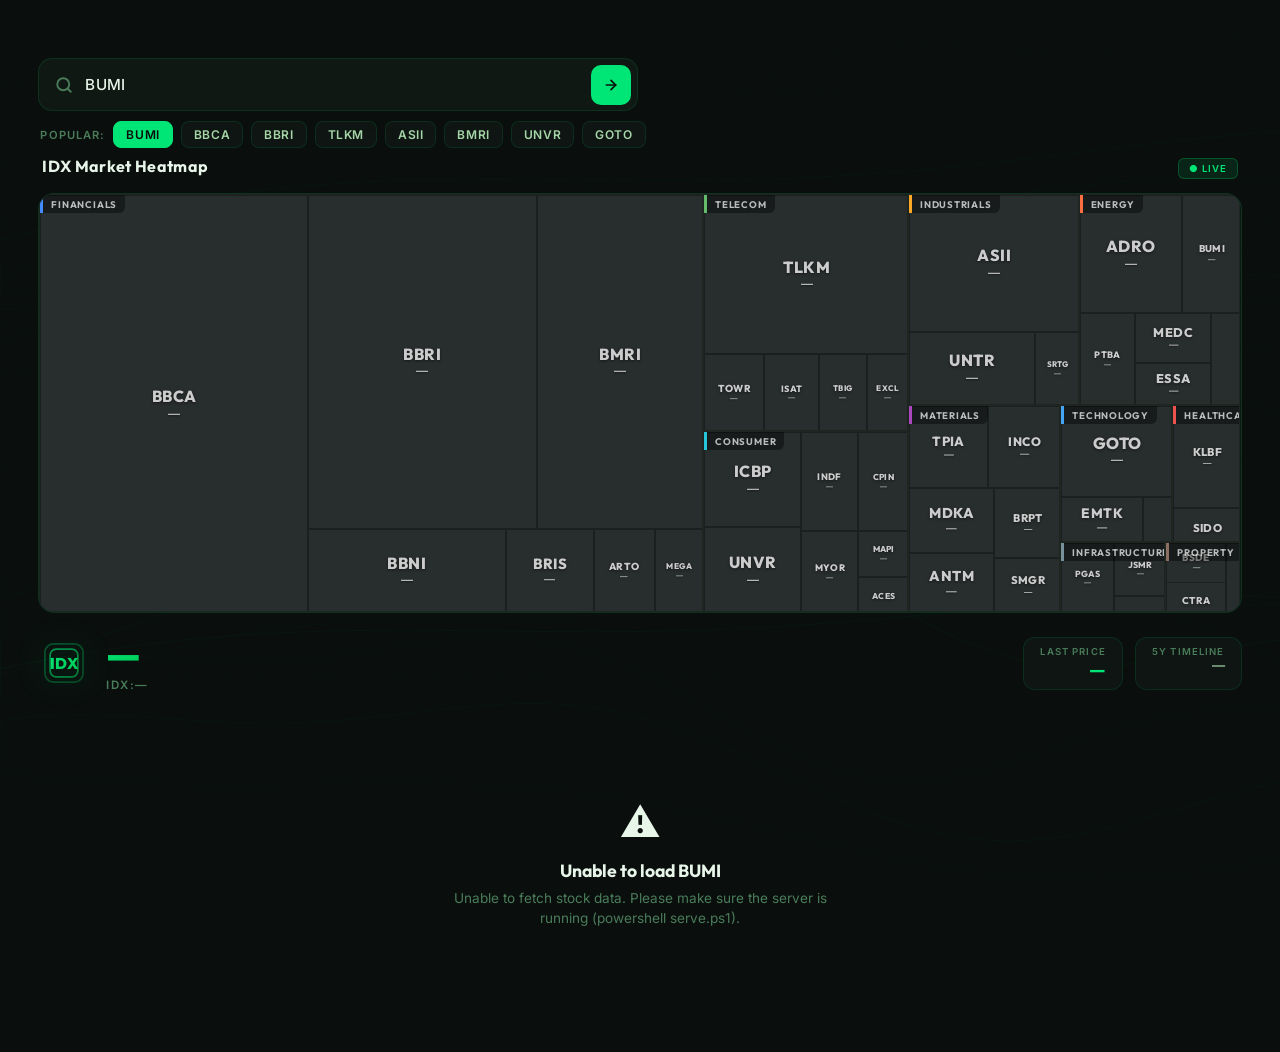
==== index.html @ d886ae5a "Initial commit" ====
<!DOCTYPE html>
<html lang="en">
<head>
    <meta charset="UTF-8">
    <meta name="viewport" content="width=device-width, initial-scale=1.0">
    <title>IDX Stock Timeline — Interactive History</title>
    <meta name="description" content="Interactive 5-year stock price timeline for any Indonesian Stock Exchange (IDX) listed company with annotated key events.">
    <link rel="preconnect" href="https://fonts.googleapis.com">
    <link rel="preconnect" href="https://fonts.gstatic.com" crossorigin>
    <link href="https://fonts.googleapis.com/css2?family=Inter:wght@300;400;500;600;700;800;900&family=Outfit:wght@400;500;600;700;800&display=swap" rel="stylesheet">
    <script src="https://cdn.jsdelivr.net/npm/chart.js@4.4.4/dist/chart.umd.min.js"></script>
    <script src="https://cdn.jsdelivr.net/npm/chartjs-adapter-date-fns@3.0.0/dist/chartjs-adapter-date-fns.bundle.min.js"></script>
    <script src="https://cdn.jsdelivr.net/npm/hammerjs@2.0.8/hammer.min.js"></script>
    <script src="https://cdn.jsdelivr.net/npm/chartjs-plugin-zoom@2.0.1/dist/chartjs-plugin-zoom.min.js"></script>
    <script type="text/javascript" src="https://s3.tradingview.com/tv.js"></script>
    <link rel="stylesheet" href="style.css">
</head>
<body>
    <!-- Animated topographical contour background -->
    <div class="topo-bg">
        <svg id="topoSvg" width="100%" height="100%" xmlns="http://www.w3.org/2000/svg"></svg>
    </div>

    <!-- Floating particles -->
    <div class="particles" id="particles"></div>

    <!-- Main Container -->
    <div class="container">
        <!-- Search Bar -->
        <div class="search-section" id="searchSection">
            <div class="search-box">
                <div class="search-icon">
                    <svg width="18" height="18" viewBox="0 0 24 24" fill="none" stroke="currentColor" stroke-width="2.5" stroke-linecap="round">
                        <circle cx="11" cy="11" r="8"/><line x1="21" y1="21" x2="16.65" y2="16.65"/>
                    </svg>
                </div>
                <input type="text" id="tickerInput" placeholder="Enter IDX ticker (e.g. BBCA, TLKM, BUMI...)" autocomplete="off" spellcheck="false">
                <button id="searchBtn" class="search-btn">
                    <svg width="16" height="16" viewBox="0 0 24 24" fill="none" stroke="currentColor" stroke-width="2.5" stroke-linecap="round">
                        <line x1="5" y1="12" x2="19" y2="12"/><polyline points="12 5 19 12 12 19"/>
                    </svg>
                </button>
            </div>
            <div class="quick-picks">
                <span class="quick-label">Popular:</span>
                <button class="quick-btn" data-ticker="BUMI">BUMI</button>
                <button class="quick-btn" data-ticker="BBCA">BBCA</button>
                <button class="quick-btn" data-ticker="BBRI">BBRI</button>
                <button class="quick-btn" data-ticker="TLKM">TLKM</button>
                <button class="quick-btn" data-ticker="ASII">ASII</button>
                <button class="quick-btn" data-ticker="BMRI">BMRI</button>
                <button class="quick-btn" data-ticker="UNVR">UNVR</button>
                <button class="quick-btn" data-ticker="GOTO">GOTO</button>
            </div>
        </div>

        <!-- IDX Market Heatmap -->
        <div class="heatmap-section" id="heatmapSection">
            <div class="section-header">
                <h2 class="section-title">IDX Market Heatmap</h2>
                <span class="section-badge hm-live-badge">● Live</span>
            </div>
            <div class="heatmap-container" id="heatmapContainer">
                <!-- Rendered by heatmap.js -->
            </div>
        </div>

        <!-- Header -->
        <header class="header" id="header">
            <div class="logo-group">
                <div class="logo-icon" id="logoIcon">
                    <img id="companyLogo" src="" alt="" style="display:none; width:52px; height:52px; border-radius:12px; object-fit:contain; background:rgba(255,255,255,0.08);">
                    <svg id="fallbackLogo" viewBox="0 0 60 60" xmlns="http://www.w3.org/2000/svg">
                        <defs>
                            <linearGradient id="logoGrad" x1="0%" y1="0%" x2="100%" y2="100%">
                                <stop offset="0%" style="stop-color:var(--accent);stop-opacity:1" />
                                <stop offset="100%" style="stop-color:var(--accent-dark);stop-opacity:1" />
                            </linearGradient>
                        </defs>
                        <rect x="8" y="8" width="44" height="44" rx="10" fill="none" stroke="url(#logoGrad)" stroke-width="2" opacity="0.3"/>
                        <rect x="14" y="14" width="32" height="32" rx="7" fill="none" stroke="url(#logoGrad)" stroke-width="2" opacity="0.6"/>
                        <text x="30" y="37" text-anchor="middle" font-family="Outfit" font-weight="800" font-size="18" fill="url(#logoGrad)" id="logoText">IDX</text>
                    </svg>
                </div>
                <div class="logo-text">
                    <h1 id="stockName">—</h1>
                    <span class="ticker" id="tickerLabel">IDX:—</span>
                </div>
            </div>
            <div class="header-info">
                <div class="price-badge">
                    <span class="price-label">Last Price</span>
                    <span class="price-value" id="lastPrice">—</span>
                </div>
                <div class="period-badge">
                    <span class="period-label">5Y Timeline</span>
                    <span class="period-range" id="periodRange">—</span>
                </div>
            </div>
        </header>

        <!-- Loading State -->
        <div class="loading-overlay" id="loadingOverlay">
            <div class="loader">
                <div class="loader-ring"></div>
                <div class="loader-text">Loading stock data...</div>
            </div>
        </div>

        <!-- Error State -->
        <div class="error-state" id="errorState" style="display:none;">
            <div class="error-icon">⚠️</div>
            <div class="error-title" id="errorTitle">Unable to load stock data</div>
            <div class="error-msg" id="errorMsg">Please check the ticker and try again.</div>
        </div>

        <!-- Chart Toggle Bar -->
        <div class="chart-toggle-bar" id="chartToggleBar" style="display:none;">
            <button class="chart-toggle-btn active" id="btnTimelineChart" data-view="timeline">
                <svg width="14" height="14" viewBox="0 0 24 24" fill="none" stroke="currentColor" stroke-width="2"><polyline points="22 12 18 12 15 21 9 3 6 12 2 12"/></svg>
                Timeline Chart
            </button>
            <button class="chart-toggle-btn" id="btnTradingviewChart" data-view="tradingview">
                <svg width="14" height="14" viewBox="0 0 24 24" fill="none" stroke="currentColor" stroke-width="2"><rect x="3" y="8" width="4" height="13"/><rect x="10" y="3" width="4" height="18"/><rect x="17" y="11" width="4" height="10"/></svg>
                TradingView Chart
            </button>
        </div>

        <!-- Chart Container (Timeline) -->
        <div class="chart-wrapper" id="chartWrapper" style="display:none;">
            <div class="chart-glow"></div>
            <canvas id="stockChart"></canvas>
            <div class="annotations-layer" id="annotationsLayer"></div>
            <!-- Zoom controls -->
            <div class="zoom-controls" id="zoomControls">
                <button class="zoom-btn" id="zoomInBtn" title="Zoom In">+</button>
                <button class="zoom-btn" id="zoomOutBtn" title="Zoom Out">−</button>
                <button class="zoom-btn zoom-reset" id="zoomResetBtn" title="Reset Zoom">↺</button>
            </div>
            <div class="chart-tooltip" id="chartTooltip">
                <div class="tooltip-date" id="tooltipDate"></div>
                <div class="tooltip-price" id="tooltipPrice"></div>
                <div class="tooltip-change" id="tooltipChange"></div>
            </div>
            <div class="event-popup" id="eventPopup">
                <div class="event-popup-arrow"></div>
                <div class="event-popup-header">
                    <span class="event-popup-icon" id="eventPopupIcon"></span>
                    <span class="event-popup-category" id="eventPopupCategory"></span>
                </div>
                <div class="event-popup-date" id="eventPopupDate"></div>
                <h3 class="event-popup-title" id="eventPopupTitle"></h3>
                <p class="event-popup-desc" id="eventPopupDesc"></p>
            </div>
        </div>

        <!-- TradingView Chart Container (hidden by default, shown via toggle) -->
        <div class="tradingview-chart-wrapper" id="tradingviewChartWrapper" style="display:none;">
            <div id="tradingview_widget"></div>
        </div>

        <!-- Legend (directly below chart) -->
        <div class="legend" id="legend" style="display:none;">
            <div class="legend-title">Event Types</div>
            <div class="legend-items">
                <div class="legend-item"><span class="legend-dot" style="background:#FFD740;"></span><span>Earnings</span></div>
                <div class="legend-item"><span class="legend-dot" style="background:#448AFF;"></span><span>Acquisition</span></div>
                <div class="legend-item"><span class="legend-dot" style="background:#FF5252;"></span><span>Milestone</span></div>
                <div class="legend-item"><span class="legend-dot" style="background:#E040FB;"></span><span>Dividend/Split</span></div>
                <div class="legend-item"><span class="legend-dot" style="background:#00E676;"></span><span>52W High/Low</span></div>
                <div class="legend-item"><span class="legend-dot" style="background:#FF6E40;"></span><span>Big Move</span></div>
            </div>
        </div>

        <!-- Key Metrics (TradingView) -->
        <div class="metrics-section" id="metricsSection" style="display:none;">
            <div class="metrics-header">
                <h2 class="metrics-title">Key Financials &amp; Metrics</h2>
                <span class="tradingview-badge">Powered by TradingView</span>
            </div>
            <!-- Symbol Info: quick overview strip -->
            <div class="tradingview-container tv-symbol-info" id="tvSymbolInfoContainer">
                <!-- Widget injected by app.js -->
            </div>
            <!-- Full Financials -->
            <div class="tradingview-container tv-financials" id="tvMetricsContainer" style="height: 830px;">
                <!-- Widget injected by app.js -->
            </div>
        </div>

        <!-- Broker Summary (TradingView Technical Analysis) -->
        <div class="broker-section" id="brokerSection" style="display:none;">
            <div class="section-header">
                <h2 class="section-title">Broker &amp; Technical Summary</h2>
                <span class="tradingview-badge">Powered by TradingView</span>
            </div>
            <div class="tradingview-container tv-broker" id="tvBrokerContainer" style="height: 425px;">
                <!-- Widget injected by app.js -->
            </div>
        </div>

        <!-- Company Documents -->
        <div class="documents-section" id="documentsSection" style="display:none;">
            <div class="section-header">
                <h2 class="section-title">Company Documents &amp; Filings</h2>
                <span class="section-badge">Multiple Sources</span>
            </div>
            <div class="docs-grid" id="docsGrid">
                <!-- Cards injected by app.js -->
            </div>
        </div>

    </div>

    <script src="heatmap-data.js"></script>
    <script src="heatmap.js"></script>
    <script src="stock-data.js"></script>
    <script src="app.js"></script>
</body>
</html>
---- style.css ----
/* ================================================
   IDX Stock Timeline — Global Styles
   Brand: Green (#00E676/#00C853) + Dark Theme
   Inspired by topographical contour lines
   ================================================ */

*, *::before, *::after {
    margin: 0;
    padding: 0;
    box-sizing: border-box;
}

:root {
    --accent: #00E676;
    --accent-dark: #00C853;
    --accent-deep: #009624;
    --accent-glow: rgba(0, 230, 118, 0.25);
    --accent-subtle: rgba(0, 230, 118, 0.08);

    --color-earnings: #FFD740;
    --color-acquisition: #448AFF;
    --color-milestone: #FF5252;
    --color-dividend: #E040FB;
    --color-high-low: #00E676;
    --color-big-move: #FF6E40;

    --bg-primary: #0a0f0d;
    --bg-secondary: #111a16;
    --bg-card: rgba(17, 26, 22, 0.85);
    --bg-glass: rgba(17, 26, 22, 0.6);
    --text-primary: #e8f5e9;
    --text-secondary: #a5d6a7;
    --text-muted: #4a7c5a;
    --border-color: rgba(0, 230, 118, 0.12);
    --border-glow: rgba(0, 230, 118, 0.3);

    --font-display: 'Outfit', sans-serif;
    --font-body: 'Inter', sans-serif;
    --container-pad: clamp(16px, 3vw, 48px);
}

html { scroll-behavior: smooth; }

body {
    font-family: var(--font-body);
    background: var(--bg-primary);
    color: var(--text-primary);
    min-height: 100vh;
    overflow-x: hidden;
    -webkit-font-smoothing: antialiased;
}

/* ---- Topo Background ---- */
.topo-bg {
    position: fixed; inset: 0; z-index: 0;
    opacity: 0.07; pointer-events: none;
}

/* ---- Particles ---- */
.particles { position: fixed; inset: 0; z-index: 0; pointer-events: none; }
.particle {
    position: absolute; width: 3px; height: 3px;
    background: var(--accent); border-radius: 50%;
    opacity: 0; animation: particleFloat 8s ease-in-out infinite;
}
@keyframes particleFloat {
    0% { opacity: 0; transform: translateY(0) scale(0.5); }
    20% { opacity: 0.6; }
    80% { opacity: 0.3; }
    100% { opacity: 0; transform: translateY(-120px) scale(0); }
}

/* ---- Container ---- */
.container {
    position: relative; z-index: 1;
    max-width: 1400px; margin: 0 auto;
    padding: var(--container-pad);
    min-height: 100vh;
    display: flex; flex-direction: column;
}

/* ---- Search Section ---- */
.search-section {
    padding: 20px 0 8px;
    opacity: 0; transform: translateY(-20px);
    animation: fadeSlideIn 0.6s ease-out 0.1s forwards;
}

.search-box {
    display: flex; align-items: center; gap: 0;
    background: var(--bg-card);
    border: 1px solid var(--border-color);
    border-radius: 14px;
    padding: 4px 6px 4px 16px;
    backdrop-filter: blur(16px);
    transition: border-color 0.3s ease, box-shadow 0.3s ease;
    max-width: 600px;
}

.search-box:focus-within {
    border-color: var(--accent);
    box-shadow: 0 0 20px var(--accent-glow);
}

.search-icon {
    color: var(--text-muted);
    flex-shrink: 0;
    display: flex; align-items: center;
}

#tickerInput {
    flex: 1;
    background: none; border: none; outline: none;
    color: var(--text-primary);
    font-family: var(--font-body);
    font-size: 0.95rem; font-weight: 500;
    padding: 12px;
    letter-spacing: 0.02em;
}

#tickerInput::placeholder {
    color: var(--text-muted);
    font-weight: 400;
}

.search-btn {
    background: var(--accent);
    border: none; border-radius: 10px;
    width: 40px; height: 40px;
    display: flex; align-items: center; justify-content: center;
    cursor: pointer; flex-shrink: 0;
    color: var(--bg-primary);
    transition: background 0.2s ease, transform 0.15s ease;
}

.search-btn:hover {
    background: var(--accent-dark);
    transform: scale(1.05);
}

.search-btn:active { transform: scale(0.95); }

.quick-picks {
    display: flex; flex-wrap: wrap;
    align-items: center; gap: 8px;
    margin-top: 10px;
    padding-left: 2px;
}

.quick-label {
    font-size: 0.7rem; font-weight: 600;
    text-transform: uppercase;
    letter-spacing: 0.1em;
    color: var(--text-muted);
}

.quick-btn {
    background: var(--bg-glass);
    border: 1px solid var(--border-color);
    border-radius: 8px;
    padding: 5px 12px;
    font-family: var(--font-body);
    font-size: 0.75rem; font-weight: 600;
    color: var(--text-secondary);
    cursor: pointer;
    transition: all 0.2s ease;
    letter-spacing: 0.05em;
}

.quick-btn:hover {
    border-color: var(--accent);
    color: var(--accent);
    background: var(--accent-subtle);
}

.quick-btn.active {
    border-color: var(--accent);
    background: var(--accent);
    color: var(--bg-primary);
}

/* ---- Header ---- */
.header {
    display: flex; align-items: center;
    justify-content: space-between;
    padding: 12px 0 20px;
    opacity: 0; transform: translateY(-20px);
    animation: fadeSlideIn 0.7s ease-out 0.2s forwards;
    flex-wrap: wrap; gap: 16px;
}

@keyframes fadeSlideIn {
    to { opacity: 1; transform: translateY(0); }
}

.logo-group { display: flex; align-items: center; gap: 16px; }

.logo-icon {
    width: 52px; height: 52px; flex-shrink: 0;
    filter: drop-shadow(0 0 16px var(--accent-glow));
    animation: logoPulse 3s ease-in-out infinite;
}
@keyframes logoPulse {
    0%, 100% { filter: drop-shadow(0 0 16px var(--accent-glow)); }
    50% { filter: drop-shadow(0 0 24px rgba(0,230,118,0.4)); }
}
.logo-icon svg { width: 100%; height: 100%; }
.logo-icon img {
    width: 52px; height: 52px;
    border-radius: 12px;
    object-fit: contain;
    background: rgba(255,255,255,0.08);
}

.logo-text h1 {
    font-family: var(--font-display);
    font-weight: 800;
    font-size: clamp(1.8rem, 3.5vw, 2.5rem);
    letter-spacing: 0.08em;
    background: linear-gradient(135deg, var(--accent), var(--accent-dark));
    -webkit-background-clip: text;
    -webkit-text-fill-color: transparent;
    background-clip: text;
    line-height: 1;
}

.ticker {
    display: inline-block;
    font-family: var(--font-body);
    font-size: 0.72rem; font-weight: 600;
    letter-spacing: 0.15em;
    color: var(--text-muted);
    margin-top: 2px;
}

.header-info { display: flex; gap: 12px; align-items: stretch; }

.price-badge, .period-badge {
    display: flex; flex-direction: column; align-items: flex-end;
    padding: 8px 16px;
    background: var(--bg-glass);
    border: 1px solid var(--border-color);
    border-radius: 12px;
    backdrop-filter: blur(12px);
}

.price-label, .period-label {
    font-size: 0.6rem; text-transform: uppercase;
    letter-spacing: 0.12em; color: var(--text-muted); font-weight: 600;
}

.price-value {
    font-family: var(--font-display);
    font-size: 1.2rem; font-weight: 700;
    color: var(--accent);
}

.period-range {
    font-size: 0.82rem; font-weight: 500;
    color: var(--text-secondary);
}

/* ---- Loading ---- */
.loading-overlay {
    display: flex; flex-direction: column;
    align-items: center; justify-content: center;
    flex: 1; min-height: 300px;
}

.loader { text-align: center; }

.loader-ring {
    width: 48px; height: 48px;
    border: 3px solid var(--border-color);
    border-top-color: var(--accent);
    border-radius: 50%;
    margin: 0 auto 16px;
    animation: spin 0.9s linear infinite;
}

@keyframes spin { to { transform: rotate(360deg); } }

.loader-text {
    font-size: 0.85rem; font-weight: 500;
    color: var(--text-muted);
    letter-spacing: 0.05em;
}

/* ---- Error State ---- */
.error-state {
    display: flex; flex-direction: column;
    align-items: center; justify-content: center;
    flex: 1; min-height: 300px; text-align: center;
}

.error-icon { font-size: 2.5rem; margin-bottom: 12px; }

.error-title {
    font-family: var(--font-display);
    font-size: 1.1rem; font-weight: 700;
    color: var(--text-primary);
    margin-bottom: 6px;
}

.error-msg {
    font-size: 0.85rem; color: var(--text-muted);
    max-width: 400px;
    line-height: 1.5;
}

/* ---- Chart Toggle Bar ---- */
.chart-toggle-bar {
    display: flex; gap: 4px;
    padding: 4px;
    background: var(--bg-card);
    border: 1px solid var(--border-color);
    border-radius: 12px;
    margin-bottom: 8px;
    width: fit-content;
    backdrop-filter: blur(12px);
    opacity: 0; transform: translateY(20px);
    animation: fadeSlideIn 0.7s ease-out 0.35s forwards;
}

.chart-toggle-btn {
    display: flex; align-items: center; gap: 6px;
    padding: 8px 16px;
    border: none; border-radius: 9px;
    font-family: var(--font-body);
    font-size: 0.78rem; font-weight: 600;
    cursor: pointer;
    transition: all 0.25s ease;
    background: transparent;
    color: var(--text-muted);
    letter-spacing: 0.02em;
}

.chart-toggle-btn:hover {
    color: var(--text-secondary);
    background: var(--accent-subtle);
}

.chart-toggle-btn.active {
    background: var(--accent);
    color: var(--bg-primary);
    box-shadow: 0 2px 12px var(--accent-glow);
}

.chart-toggle-btn.active svg { stroke: var(--bg-primary); }

/* ---- Chart Wrapper ---- */
.chart-wrapper {
    position: relative; flex: 1; min-height: 380px;
    background: var(--bg-card);
    border: 1px solid var(--border-color);
    border-radius: 20px;
    padding: 20px 16px 12px;
    backdrop-filter: blur(16px);
    opacity: 0; transform: translateY(20px);
    animation: fadeSlideIn 0.8s ease-out 0.4s forwards;
    overflow: visible;
}

.chart-glow {
    position: absolute; inset: -1px;
    border-radius: 20px; pointer-events: none;
    background: radial-gradient(ellipse 60% 40% at 30% 80%, var(--accent-glow), transparent 70%);
    opacity: 0.4; z-index: 0;
}

#stockChart { position: relative; z-index: 1; width: 100% !important; height: 100% !important; cursor: grab; }
#stockChart:active { cursor: grabbing; }

/* ---- Zoom Controls ---- */
.zoom-controls {
    position: absolute;
    top: 12px; right: 12px;
    display: flex; flex-direction: column; gap: 4px;
    z-index: 15;
}

.zoom-btn {
    width: 32px; height: 32px;
    border: 1px solid var(--border-color);
    border-radius: 8px;
    background: var(--bg-card);
    color: var(--text-secondary);
    font-size: 1rem; font-weight: 700;
    cursor: pointer;
    display: flex; align-items: center; justify-content: center;
    transition: all 0.2s ease;
    backdrop-filter: blur(8px);
    font-family: var(--font-body);
}

.zoom-btn:hover {
    border-color: var(--accent);
    color: var(--accent);
    background: var(--accent-subtle);
}

.zoom-btn.zoom-reset { font-size: 0.85rem; }

/* ---- TradingView Chart Wrapper ---- */
.tradingview-chart-wrapper {
    min-height: 500px;
    background: var(--bg-card);
    border: 1px solid var(--border-color);
    border-radius: 20px;
    overflow: hidden;
    backdrop-filter: blur(16px);
    opacity: 0; transform: translateY(20px);
    animation: fadeSlideIn 0.8s ease-out 0.4s forwards;
}

.tradingview-chart-wrapper iframe { border-radius: 20px; }

/* ---- Annotations ---- */
.annotations-layer {
    position: absolute; top: 0; left: 0; right: 0; bottom: 0;
    pointer-events: none; z-index: 5;
}

.annotation-marker {
    position: absolute; width: 22px; height: 22px;
    border-radius: 50%; cursor: pointer; pointer-events: all;
    transform: translate(-50%, -50%);
    display: flex; align-items: center; justify-content: center;
    font-size: 11px; font-weight: 700;
    transition: transform 0.25s cubic-bezier(0.34,1.56,0.64,1), box-shadow 0.25s ease;
    z-index: 10;
    animation: markerPop 0.5s cubic-bezier(0.34,1.56,0.64,1) backwards;
}

.annotation-marker::after {
    content: ''; position: absolute; inset: -4px;
    border-radius: 50%;
    border: 2px solid currentColor;
    opacity: 0.3;
    animation: markerRing 2s ease-in-out infinite;
}

@keyframes markerPop {
    from { transform: translate(-50%,-50%) scale(0); }
    to { transform: translate(-50%,-50%) scale(1); }
}
@keyframes markerRing {
    0%,100% { transform: scale(1); opacity: 0.3; }
    50% { transform: scale(1.4); opacity: 0; }
}

.annotation-marker:hover {
    transform: translate(-50%,-50%) scale(1.35);
    z-index: 20;
}

/* Category colors */
.annotation-marker.cat-earnings { background: var(--color-earnings); color: #33300a; box-shadow: 0 0 12px rgba(255,215,64,0.4); }
.annotation-marker.cat-earnings::after { border-color: var(--color-earnings); }
.annotation-marker.cat-acquisition { background: var(--color-acquisition); color: #0d1a33; box-shadow: 0 0 12px rgba(68,138,255,0.4); }
.annotation-marker.cat-acquisition::after { border-color: var(--color-acquisition); }
.annotation-marker.cat-milestone { background: var(--color-milestone); color: #330d0d; box-shadow: 0 0 12px rgba(255,82,82,0.4); }
.annotation-marker.cat-milestone::after { border-color: var(--color-milestone); }
.annotation-marker.cat-dividend { background: var(--color-dividend); color: #2d0a33; box-shadow: 0 0 12px rgba(224,64,251,0.4); }
.annotation-marker.cat-dividend::after { border-color: var(--color-dividend); }
.annotation-marker.cat-high_low { background: var(--color-high-low); color: #0a331a; box-shadow: 0 0 12px rgba(0,230,118,0.4); }
.annotation-marker.cat-high_low::after { border-color: var(--color-high-low); }
.annotation-marker.cat-big_move { background: var(--color-big-move); color: #331a0a; box-shadow: 0 0 12px rgba(255,110,64,0.4); }
.annotation-marker.cat-big_move::after { border-color: var(--color-big-move); }

/* ---- Chart Tooltip ---- */
.chart-tooltip {
    position: absolute; pointer-events: none;
    background: rgba(10,15,13,0.92);
    border: 1px solid var(--border-glow);
    border-radius: 10px; padding: 10px 14px;
    z-index: 30; backdrop-filter: blur(12px);
    opacity: 0; transition: opacity 0.15s ease, transform 0.15s ease;
    transform: translateY(4px);
    min-width: 140px;
    box-shadow: 0 8px 32px rgba(0,0,0,0.5), 0 0 16px var(--accent-glow);
}
.chart-tooltip.visible { opacity: 1; transform: translateY(0); }

.tooltip-date {
    font-size: 0.7rem; color: var(--text-muted);
    font-weight: 600; text-transform: uppercase;
    letter-spacing: 0.08em; margin-bottom: 4px;
}
.tooltip-price {
    font-family: var(--font-display);
    font-size: 1.2rem; font-weight: 700; color: var(--accent);
}
.tooltip-change { font-size: 0.75rem; font-weight: 500; margin-top: 2px; }
.tooltip-change.positive { color: #00E676; }
.tooltip-change.negative { color: #FF5252; }

/* ---- Event Popup ---- */
.event-popup {
    position: absolute; width: 280px;
    background: rgba(10,15,13,0.95);
    border: 1px solid var(--border-glow);
    border-radius: 14px; padding: 16px;
    z-index: 50; backdrop-filter: blur(16px);
    opacity: 0; pointer-events: none;
    transition: opacity 0.2s ease, transform 0.2s ease;
    transform: translateY(8px);
    box-shadow: 0 12px 48px rgba(0,0,0,0.6), 0 0 20px var(--accent-glow);
}
.event-popup.visible { opacity: 1; pointer-events: auto; transform: translateY(0); }

.event-popup-arrow {
    position: absolute; top: -6px; left: 50%;
    transform: translateX(-50%) rotate(45deg);
    width: 12px; height: 12px;
    background: rgba(10,15,13,0.95);
    border-left: 1px solid var(--border-glow);
    border-top: 1px solid var(--border-glow);
}
.event-popup-header { display: flex; align-items: center; gap: 8px; margin-bottom: 6px; }
.event-popup-icon { font-size: 1rem; }
.event-popup-category {
    font-size: 0.65rem; text-transform: uppercase;
    letter-spacing: 0.12em; font-weight: 700;
    padding: 2px 8px; border-radius: 4px;
    background: var(--accent-subtle); color: var(--accent);
}
.event-popup-date { font-size: 0.7rem; color: var(--text-muted); font-weight: 500; margin-bottom: 6px; }
.event-popup-title { font-family: var(--font-display); font-size: 0.95rem; font-weight: 700; color: var(--text-primary); margin-bottom: 6px; line-height: 1.3; }
.event-popup-desc { font-size: 0.78rem; color: var(--text-secondary); line-height: 1.5; }

/* ---- Legend ---- */
.legend {
    margin-top: 8px; padding: 12px 18px;
    background: var(--bg-glass);
    border: 1px solid var(--border-color);
    border-radius: 14px; backdrop-filter: blur(12px);
    opacity: 0; transform: translateY(20px);
    animation: fadeSlideIn 0.8s ease-out 0.5s forwards;
}
.legend-title {
    font-size: 0.65rem; text-transform: uppercase;
    letter-spacing: 0.15em; color: var(--text-muted);
    font-weight: 700; margin-bottom: 8px;
}
.legend-items { display: flex; flex-wrap: wrap; gap: 16px; }
.legend-item {
    display: flex; align-items: center; gap: 6px;
    font-size: 0.78rem; color: var(--text-secondary);
    font-weight: 500; cursor: default;
    transition: color 0.2s ease;
}
.legend-item:hover { color: var(--text-primary); }
.legend-dot { width: 10px; height: 10px; border-radius: 50%; flex-shrink: 0; }

/* ---- Section Headers (shared) ---- */
.section-header {
    display: flex; align-items: baseline;
    justify-content: space-between;
    margin-bottom: 14px;
    padding: 0 4px;
}

.section-title {
    font-family: var(--font-display);
    font-size: 1rem; font-weight: 700;
    color: var(--text-primary);
    letter-spacing: 0.02em;
}

.section-badge {
    font-size: 0.6rem; font-weight: 600;
    text-transform: uppercase;
    letter-spacing: 0.1em;
    color: var(--text-muted);
    padding: 4px 10px;
    background: var(--bg-glass);
    border: 1px solid var(--border-color);
    border-radius: 6px;
}

/* ---- Key Metrics ---- */
.metrics-section {
    margin-top: 24px;
    opacity: 0; transform: translateY(20px);
    animation: fadeSlideIn 0.8s ease-out 0.5s forwards;
}

.metrics-header {
    display: flex; align-items: baseline;
    justify-content: space-between;
    margin-bottom: 14px;
    padding: 0 4px;
}

.metrics-title {
    font-family: var(--font-display);
    font-size: 1rem; font-weight: 700;
    color: var(--text-primary);
    letter-spacing: 0.02em;
}

.tradingview-badge {
    font-size: 0.6rem; font-weight: 600;
    text-transform: uppercase;
    letter-spacing: 0.1em;
    color: var(--text-muted);
    padding: 4px 10px;
    background: var(--bg-glass);
    border: 1px solid var(--border-color);
    border-radius: 6px;
}

.tradingview-container {
    background: var(--bg-card);
    border: 1px solid var(--border-color);
    border-radius: 14px;
    overflow: hidden;
    backdrop-filter: blur(16px);
}

.tradingview-container.tv-symbol-info {
    margin-bottom: 12px;
    min-height: 120px;
    padding: 8px;
}

.tradingview-container.tv-financials {
    min-height: 500px;
    padding: 8px;
}

.tradingview-container.tv-broker {
    padding: 8px;
}

.tradingview-container iframe { border-radius: 14px; }

/* ---- Broker Section ---- */
.broker-section {
    margin-top: 24px;
    opacity: 0; transform: translateY(20px);
    animation: fadeSlideIn 0.8s ease-out 0.6s forwards;
}

/* ---- Company Documents ---- */
.documents-section {
    margin-top: 24px;
    opacity: 0; transform: translateY(20px);
    animation: fadeSlideIn 0.8s ease-out 0.7s forwards;
    margin-bottom: 40px;
}

.docs-grid {
    display: grid;
    grid-template-columns: repeat(3, 1fr);
    gap: 14px;
}

.doc-card {
    display: flex; flex-direction: column;
    gap: 10px;
    padding: 20px;
    background: var(--bg-card);
    border: 1px solid var(--border-color);
    border-radius: 16px;
    backdrop-filter: blur(12px);
    transition: border-color 0.3s ease, transform 0.2s ease, box-shadow 0.3s ease;
    text-decoration: none;
    color: inherit;
}

.doc-card:hover {
    border-color: var(--border-glow);
    transform: translateY(-3px);
    box-shadow: 0 8px 32px rgba(0,0,0,0.3), 0 0 16px var(--accent-glow);
}

.doc-card.doc-pdf {
    border-color: rgba(0, 230, 118, 0.2);
}

.doc-card.doc-pdf .doc-card-link {
    color: var(--accent);
    font-weight: 700;
}

.doc-card-icon {
    width: 40px; height: 40px;
    border-radius: 10px;
    background: var(--accent-subtle);
    display: flex; align-items: center; justify-content: center;
    font-size: 1.2rem;
}

.doc-card-type {
    font-family: var(--font-display);
    font-size: 0.9rem; font-weight: 700;
    color: var(--text-primary);
    line-height: 1.2;
}

.doc-card-desc {
    font-size: 0.75rem;
    color: var(--text-muted);
    line-height: 1.5;
}

.doc-card-link {
    display: flex; align-items: center; gap: 4px;
    font-size: 0.72rem; font-weight: 600;
    color: var(--accent);
    letter-spacing: 0.03em;
    margin-top: auto;
}

.doc-card-link svg {
    transition: transform 0.2s ease;
}

.doc-card:hover .doc-card-link svg {
    transform: translateX(3px);
}
/* ---- Heatmap ---- */
.heatmap-section {
    margin-bottom: 8px;
    opacity: 0; transform: translateY(-20px);
    animation: fadeSlideIn 0.7s ease-out 0.15s forwards;
}

.hm-live-badge {
    color: #00E676 !important;
    background: rgba(0, 230, 118, 0.1) !important;
    border-color: rgba(0, 230, 118, 0.25) !important;
    animation: livePulse 2s ease-in-out infinite;
}

@keyframes livePulse {
    0%, 100% { opacity: 1; }
    50% { opacity: 0.6; }
}

.heatmap-container {
    width: 100%;
    height: 420px;
    background: var(--bg-card);
    border: 1px solid var(--border-color);
    border-radius: 16px;
    overflow: hidden;
    backdrop-filter: blur(16px);
}

.hm-treemap {
    width: 100%;
    height: 100%;
}

.hm-sector {
    border: 1px solid rgba(255,255,255,0.06);
    overflow: hidden;
    position: relative;
}

.hm-sector-label {
    position: absolute;
    top: 0; left: 0;
    padding: 3px 8px;
    font-family: var(--font-display);
    font-size: 0.6rem;
    font-weight: 700;
    color: rgba(255,255,255,0.7);
    text-transform: uppercase;
    letter-spacing: 0.08em;
    z-index: 2;
    pointer-events: none;
    background: rgba(0,0,0,0.4);
    border-bottom-right-radius: 6px;
    border-left: 3px solid #666;
    white-space: nowrap;
}

.hm-stocks {
    width: 100%;
    height: 100%;
}

.hm-tile {
    display: flex;
    flex-direction: column;
    align-items: center;
    justify-content: center;
    min-height: 40px;
    cursor: pointer;
    border: 1px solid rgba(0,0,0,0.3);
    transition: filter 0.15s ease, transform 0.1s ease;
    overflow: hidden;
    position: relative;
    padding: 2px;
}

.hm-tile:hover {
    filter: brightness(1.3);
    z-index: 3;
    outline: 2px solid rgba(255,255,255,0.4);
    outline-offset: -2px;
}

.hm-tile:active {
    transform: scale(0.97);
}

.hm-tile-ticker {
    font-family: var(--font-display);
    font-size: 0.72rem;
    font-weight: 800;
    letter-spacing: 0.03em;
    line-height: 1.1;
    text-shadow: 0 1px 3px rgba(0,0,0,0.5);
}

.hm-tile-change {
    font-family: var(--font-body);
    font-size: 0.58rem;
    font-weight: 600;
    opacity: 0.85;
    text-shadow: 0 1px 2px rgba(0,0,0,0.5);
}

/* Heatmap tooltip */
.hm-tooltip {
    position: fixed;
    display: none;
    z-index: 9999;
    background: rgba(10, 15, 13, 0.96);
    border: 1px solid var(--border-glow);
    border-radius: 10px;
    padding: 10px 14px;
    backdrop-filter: blur(16px);
    box-shadow: 0 8px 32px rgba(0,0,0,0.6), 0 0 12px var(--accent-glow);
    pointer-events: none;
    min-width: 180px;
    max-width: 260px;
}

.hm-tt-ticker {
    font-family: var(--font-display);
    font-size: 1rem;
    font-weight: 800;
    color: var(--text-primary);
    letter-spacing: 0.05em;
}

.hm-tt-name {
    font-size: 0.75rem;
    color: var(--text-secondary);
    font-weight: 500;
    margin-bottom: 4px;
}

.hm-tt-sector {
    font-size: 0.65rem;
    color: var(--text-muted);
    text-transform: uppercase;
    letter-spacing: 0.08em;
    font-weight: 600;
    margin-bottom: 6px;
    padding-bottom: 6px;
    border-bottom: 1px solid var(--border-color);
}

.hm-tt-price {
    font-family: var(--font-display);
    font-size: 0.95rem;
    font-weight: 700;
    color: var(--text-primary);
}

.hm-tt-change {
    font-size: 0.8rem;
    font-weight: 600;
    margin-top: 1px;
}

.hm-tt-mcap {
    font-size: 0.65rem;
    color: var(--text-muted);
    margin-top: 4px;
    font-weight: 500;
}

.hm-loading {
    display: flex;
    flex-direction: column;
    align-items: center;
    justify-content: center;
    height: 100%;
    width: 100%;
}

/* ---- Responsive ---- */
@media (max-width: 768px) {
    .header { flex-direction: column; align-items: flex-start; }
    .header-info { width: 100%; }
    .price-badge, .period-badge { flex: 1; align-items: center; }
    .chart-wrapper { min-height: 300px; padding: 14px 10px 10px; }
    .event-popup { width: 240px; }
    .docs-grid { grid-template-columns: 1fr; }
    .tradingview-container { min-height: 400px; }
    .chart-toggle-bar { width: 100%; }
    .chart-toggle-btn { flex: 1; justify-content: center; }
}
@media (max-width: 480px) {
    .chart-wrapper { min-height: 260px; border-radius: 14px; }
    .annotation-marker { width: 18px; height: 18px; font-size: 9px; }
    .search-box { max-width: 100%; }
    .docs-grid { gap: 10px; }
    .tradingview-container { border-radius: 14px; }
}
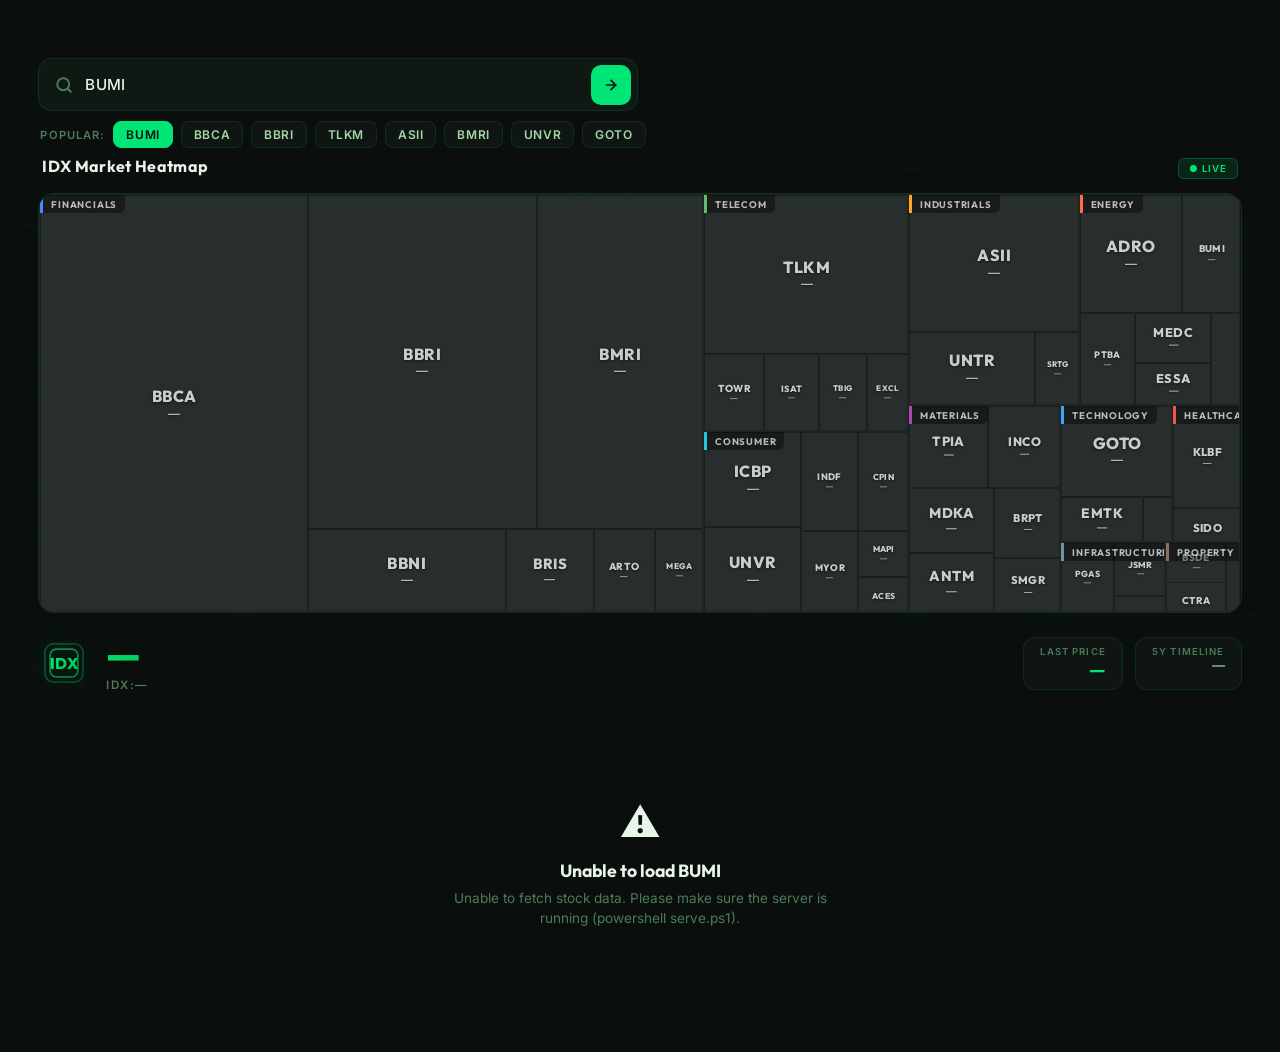
==== commit 33722b85: "Install Vercel Speed Insights # Vercel Speed Insights Installation Report  ## Summary Successfully i" ====
--- a/index.html
+++ b/index.html
@@ -13,6 +13,10 @@
     <script src="https://cdn.jsdelivr.net/npm/hammerjs@2.0.8/hammer.min.js"></script>
     <script src="https://cdn.jsdelivr.net/npm/chartjs-plugin-zoom@2.0.1/dist/chartjs-plugin-zoom.min.js"></script>
     <script type="text/javascript" src="https://s3.tradingview.com/tv.js"></script>
+    <script type="module">
+        import { injectSpeedInsights } from 'https://cdn.jsdelivr.net/npm/@vercel/speed-insights@2/dist/index.mjs';
+        injectSpeedInsights();
+    </script>
     <link rel="stylesheet" href="style.css">
 </head>
 <body>
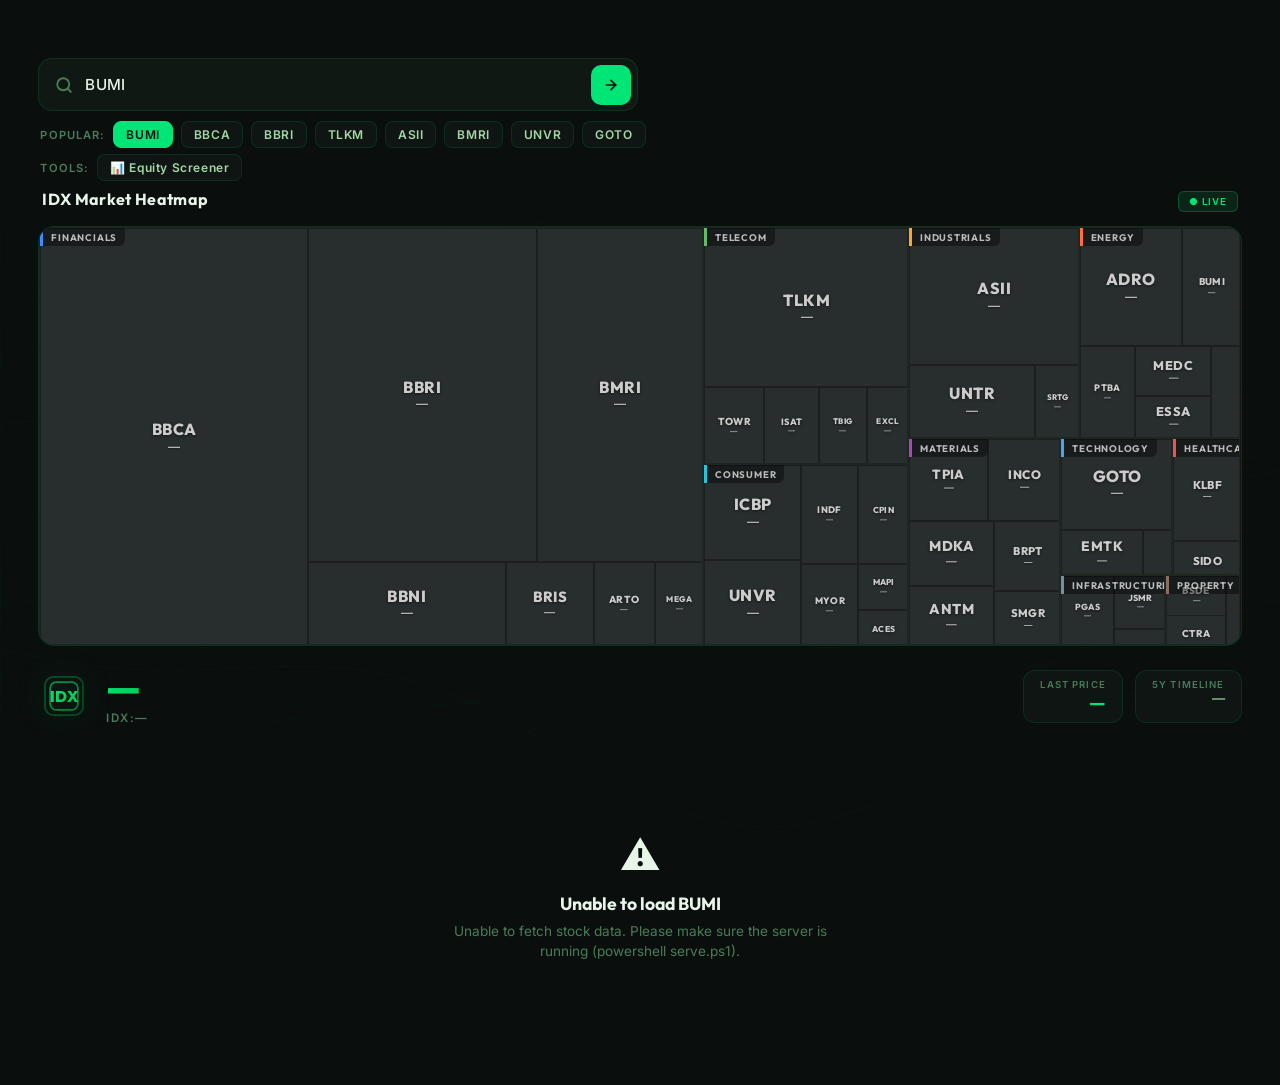
==== commit e39d33e4: "feat: implement multi-factor equity screener with auto-balancing weights and detail drawer" ====
--- a/index.html
+++ b/index.html
@@ -56,6 +56,10 @@
                 <button class="quick-btn" data-ticker="UNVR">UNVR</button>
                 <button class="quick-btn" data-ticker="GOTO">GOTO</button>
             </div>
+            <div class="quick-picks" style="margin-top:6px;">
+                <span class="quick-label">Tools:</span>
+                <a href="screener.html" class="quick-btn" style="text-decoration:none;">📊 Equity Screener</a>
+            </div>
         </div>
 
         <!-- IDX Market Heatmap -->
@@ -141,11 +145,12 @@
                 <button class="zoom-btn" id="zoomOutBtn" title="Zoom Out">−</button>
                 <button class="zoom-btn zoom-reset" id="zoomResetBtn" title="Reset Zoom">↺</button>
             </div>
-            <div class="chart-tooltip" id="chartTooltip">
+            <div class="chart-tooltip" id="chartTooltip" style="display:none;">
                 <div class="tooltip-date" id="tooltipDate"></div>
                 <div class="tooltip-price" id="tooltipPrice"></div>
                 <div class="tooltip-change" id="tooltipChange"></div>
             </div>
+            <div class="y-axis-price-tag" id="yAxisPriceTag"></div>
             <div class="event-popup" id="eventPopup">
                 <div class="event-popup-arrow"></div>
                 <div class="event-popup-header">
--- a/style.css
+++ b/style.css
@@ -481,6 +481,63 @@
     box-shadow: 0 8px 32px rgba(0,0,0,0.5), 0 0 16px var(--accent-glow);
 }
 .chart-tooltip.visible { opacity: 1; transform: translateY(0); }
+
+/* ---- Y-Axis Price Tag (on the right scale) ---- */
+.y-axis-price-tag {
+    position: absolute;
+    right: 0;
+    pointer-events: none;
+    z-index: 30;
+    background: rgba(0, 230, 118, 0.15);
+    border: 1px solid rgba(0, 230, 118, 0.5);
+    border-radius: 6px;
+    padding: 3px 12px 3px 10px;
+    font-family: var(--font-display);
+    font-size: 0.78rem;
+    font-weight: 700;
+    color: #00E676;
+    white-space: nowrap;
+    opacity: 0;
+    transition: opacity 0.12s ease, top 0.06s linear;
+    transform: translateY(-50%);
+    letter-spacing: 0.02em;
+    text-shadow: 0 0 8px rgba(0, 230, 118, 0.3);
+}
+
+.y-axis-price-tag.visible {
+    opacity: 1;
+}
+
+.y-axis-price-tag::before {
+    content: '';
+    position: absolute;
+    left: -5px;
+    top: 50%;
+    transform: translateY(-50%) rotate(45deg);
+    width: 8px;
+    height: 8px;
+    background: rgba(0, 230, 118, 0.15);
+    border-left: 1px solid rgba(0, 230, 118, 0.5);
+    border-bottom: 1px solid rgba(0, 230, 118, 0.5);
+}
+
+/* Crosshair line drawn by canvas plugin — styles for overlay */
+.chart-crosshair-line {
+    position: absolute;
+    left: 0;
+    right: 0;
+    height: 1px;
+    pointer-events: none;
+    z-index: 4;
+    border-top: 1px dashed rgba(0, 230, 118, 0.25);
+    opacity: 0;
+    transition: opacity 0.12s ease, top 0.06s linear;
+    transform: translateY(-0.5px);
+}
+
+.chart-crosshair-line.visible {
+    opacity: 1;
+}
 
 .tooltip-date {
     font-size: 0.7rem; color: var(--text-muted);
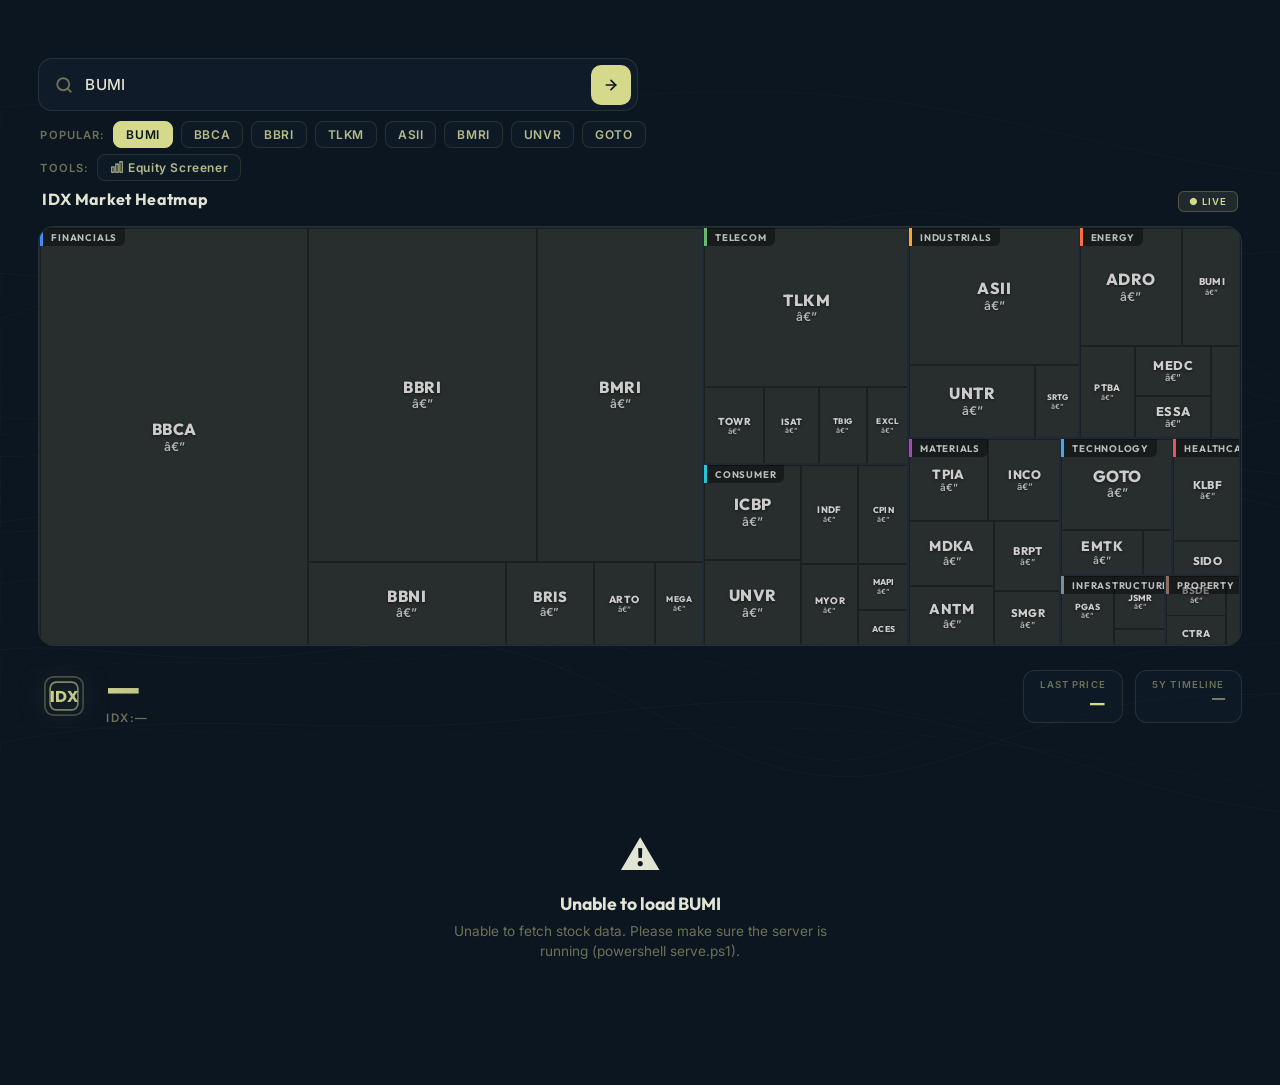
==== commit 2f558001: "Redesign IDX Grip: new landing page, equity screener, navy/khaki brand palette, and icon migration" ====
--- a/index.html
+++ b/index.html
@@ -58,7 +58,7 @@
             </div>
             <div class="quick-picks" style="margin-top:6px;">
                 <span class="quick-label">Tools:</span>
-                <a href="screener.html" class="quick-btn" style="text-decoration:none;">📊 Equity Screener</a>
+                <a href="screener.html" class="quick-btn" style="text-decoration:none;"><svg width="14" height="14" viewBox="0 0 24 24" fill="none" stroke="currentColor" stroke-width="2" stroke-linecap="round" style="vertical-align:-2px;margin-right:4px"><rect x="3" y="12" width="4" height="9"/><rect x="10" y="7" width="4" height="14"/><rect x="17" y="3" width="4" height="18"/></svg>Equity Screener</a>
             </div>
         </div>
 
--- a/style.css
+++ b/style.css
@@ -1,6 +1,6 @@
-/* ================================================
-   IDX Stock Timeline — Global Styles
-   Brand: Green (#00E676/#00C853) + Dark Theme
+﻿/* ================================================
+   IDX Stock Timeline â€” Global Styles
+   Brand: Khaki/Sage (#D5D98B/#B5BA8A) + Navy Dark Theme + Dark Theme
    Inspired by topographical contour lines
    ================================================ */
 
@@ -11,28 +11,28 @@
 }
 
 :root {
-    --accent: #00E676;
-    --accent-dark: #00C853;
-    --accent-deep: #009624;
-    --accent-glow: rgba(0, 230, 118, 0.25);
-    --accent-subtle: rgba(0, 230, 118, 0.08);
-
-    --color-earnings: #FFD740;
-    --color-acquisition: #448AFF;
-    --color-milestone: #FF5252;
-    --color-dividend: #E040FB;
-    --color-high-low: #00E676;
-    --color-big-move: #FF6E40;
-
-    --bg-primary: #0a0f0d;
-    --bg-secondary: #111a16;
-    --bg-card: rgba(17, 26, 22, 0.85);
-    --bg-glass: rgba(17, 26, 22, 0.6);
-    --text-primary: #e8f5e9;
-    --text-secondary: #a5d6a7;
-    --text-muted: #4a7c5a;
-    --border-color: rgba(0, 230, 118, 0.12);
-    --border-glow: rgba(0, 230, 118, 0.3);
+    --accent: #D5D98B;
+    --accent-dark: #B5BA8A;
+    --accent-deep: #9A9B7A;
+    --accent-glow: rgba(213, 217, 139, 0.25);
+    --accent-subtle: rgba(213, 217, 139, 0.08);
+
+    --color-earnings: #D5D98B;
+    --color-acquisition: #8A9FBA;
+    --color-milestone: #BA8A8A;
+    --color-dividend: #B5BA8A;
+    --color-high-low: #D5D98B;
+    --color-big-move: #BA9B7A;
+
+    --bg-primary: #0C1621;
+    --bg-secondary: #111D2A;
+    --bg-card: rgba(17, 29, 42, 0.85);
+    --bg-glass: rgba(17, 29, 42, 0.6);
+    --text-primary: #E2E4D4;
+    --text-secondary: #B5BA8A;
+    --text-muted: #6B7255;
+    --border-color: rgba(213, 217, 139, 0.12);
+    --border-glow: rgba(213, 217, 139, 0.3);
 
     --font-display: 'Outfit', sans-serif;
     --font-body: 'Inter', sans-serif;
@@ -488,20 +488,20 @@
     right: 0;
     pointer-events: none;
     z-index: 30;
-    background: rgba(0, 230, 118, 0.15);
-    border: 1px solid rgba(0, 230, 118, 0.5);
+    background: rgba(213, 217, 139, 0.15);
+    border: 1px solid rgba(213, 217, 139, 0.5);
     border-radius: 6px;
     padding: 3px 12px 3px 10px;
     font-family: var(--font-display);
     font-size: 0.78rem;
     font-weight: 700;
-    color: #00E676;
+    color: #D5D98B;
     white-space: nowrap;
     opacity: 0;
     transition: opacity 0.12s ease, top 0.06s linear;
     transform: translateY(-50%);
     letter-spacing: 0.02em;
-    text-shadow: 0 0 8px rgba(0, 230, 118, 0.3);
+    text-shadow: 0 0 8px rgba(213, 217, 139, 0.3);
 }
 
 .y-axis-price-tag.visible {
@@ -516,12 +516,12 @@
     transform: translateY(-50%) rotate(45deg);
     width: 8px;
     height: 8px;
-    background: rgba(0, 230, 118, 0.15);
-    border-left: 1px solid rgba(0, 230, 118, 0.5);
-    border-bottom: 1px solid rgba(0, 230, 118, 0.5);
-}
-
-/* Crosshair line drawn by canvas plugin — styles for overlay */
+    background: rgba(213, 217, 139, 0.15);
+    border-left: 1px solid rgba(213, 217, 139, 0.5);
+    border-bottom: 1px solid rgba(213, 217, 139, 0.5);
+}
+
+/* Crosshair line drawn by canvas plugin â€” styles for overlay */
 .chart-crosshair-line {
     position: absolute;
     left: 0;
@@ -529,7 +529,7 @@
     height: 1px;
     pointer-events: none;
     z-index: 4;
-    border-top: 1px dashed rgba(0, 230, 118, 0.25);
+    border-top: 1px dashed rgba(213, 217, 139, 0.25);
     opacity: 0;
     transition: opacity 0.12s ease, top 0.06s linear;
     transform: translateY(-0.5px);
@@ -549,7 +549,7 @@
     font-size: 1.2rem; font-weight: 700; color: var(--accent);
 }
 .tooltip-change { font-size: 0.75rem; font-weight: 500; margin-top: 2px; }
-.tooltip-change.positive { color: #00E676; }
+.tooltip-change.positive { color: #D5D98B; }
 .tooltip-change.negative { color: #FF5252; }
 
 /* ---- Event Popup ---- */
@@ -734,7 +734,7 @@
 }
 
 .doc-card.doc-pdf {
-    border-color: rgba(0, 230, 118, 0.2);
+    border-color: rgba(213, 217, 139, 0.2);
 }
 
 .doc-card.doc-pdf .doc-card-link {
@@ -786,9 +786,9 @@
 }
 
 .hm-live-badge {
-    color: #00E676 !important;
-    background: rgba(0, 230, 118, 0.1) !important;
-    border-color: rgba(0, 230, 118, 0.25) !important;
+    color: #D5D98B !important;
+    background: rgba(213, 217, 139, 0.1) !important;
+    border-color: rgba(213, 217, 139, 0.25) !important;
     animation: livePulse 2s ease-in-out infinite;
 }
 
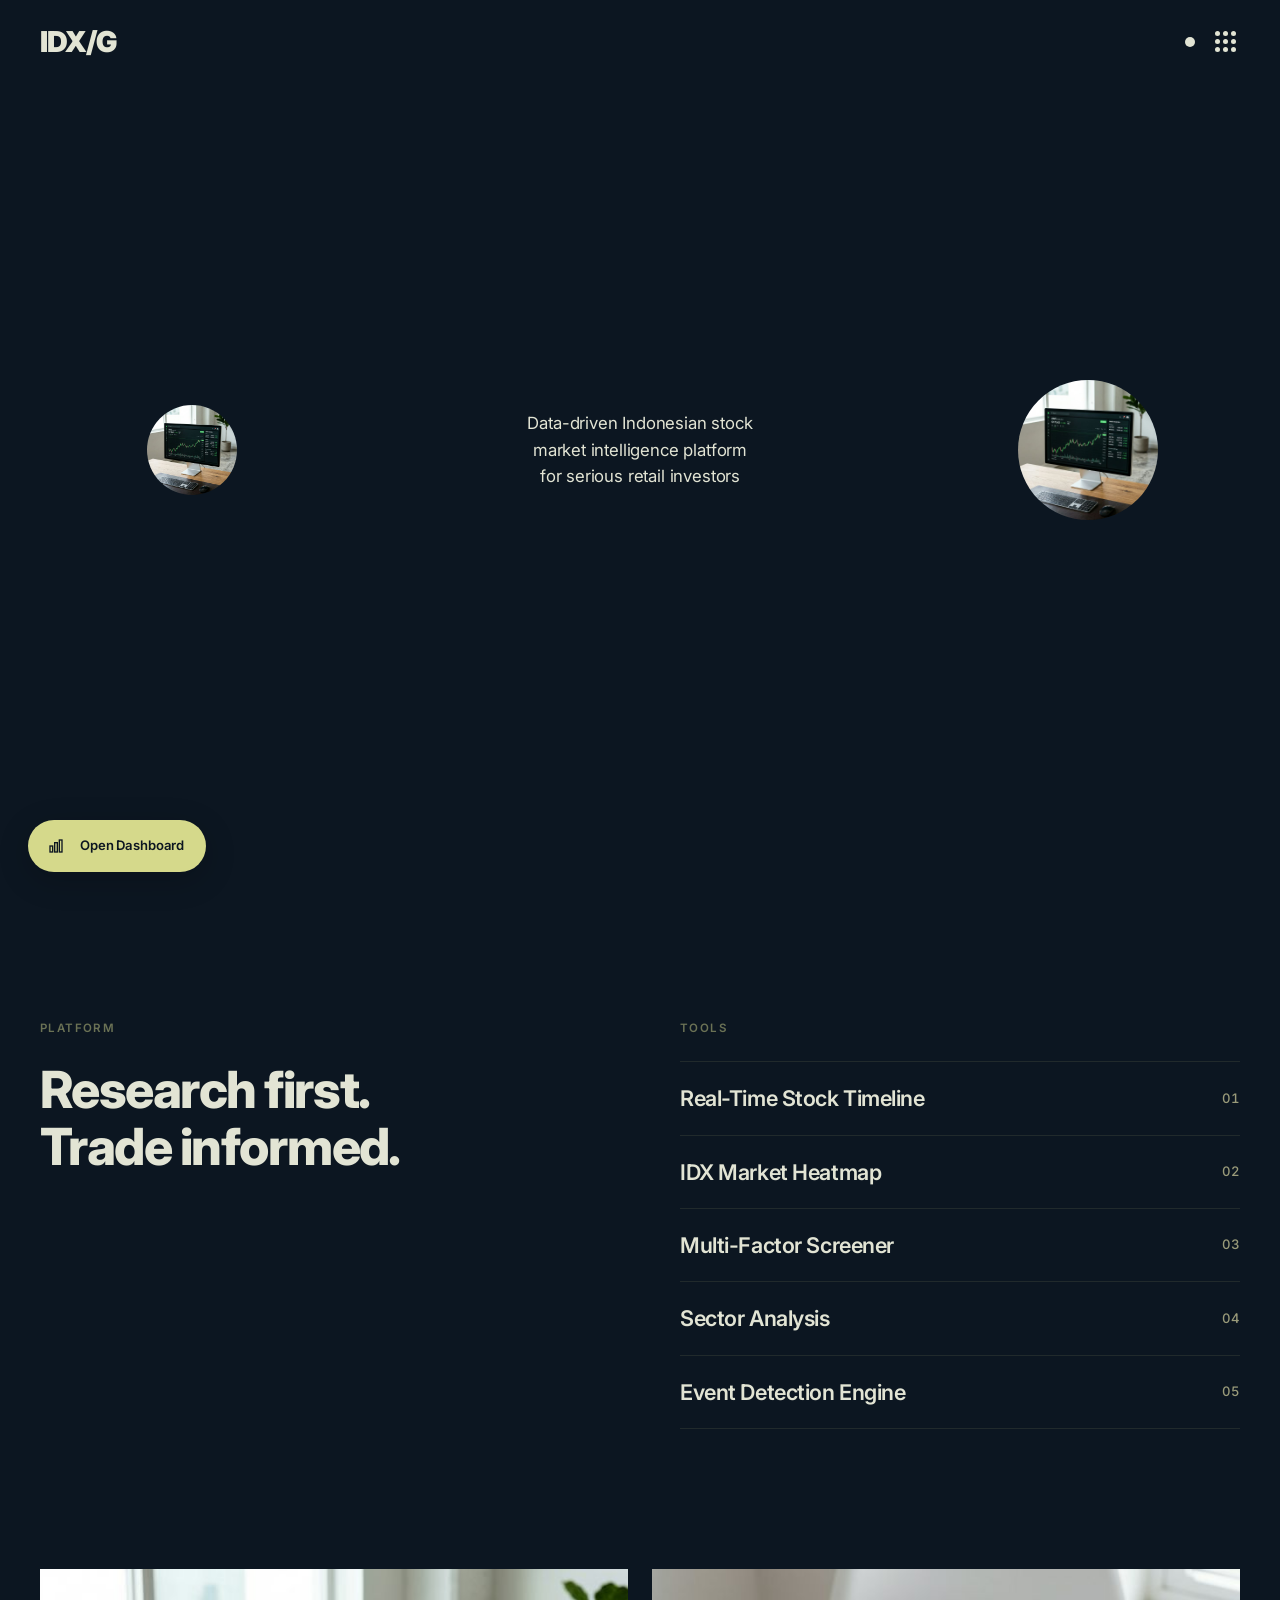
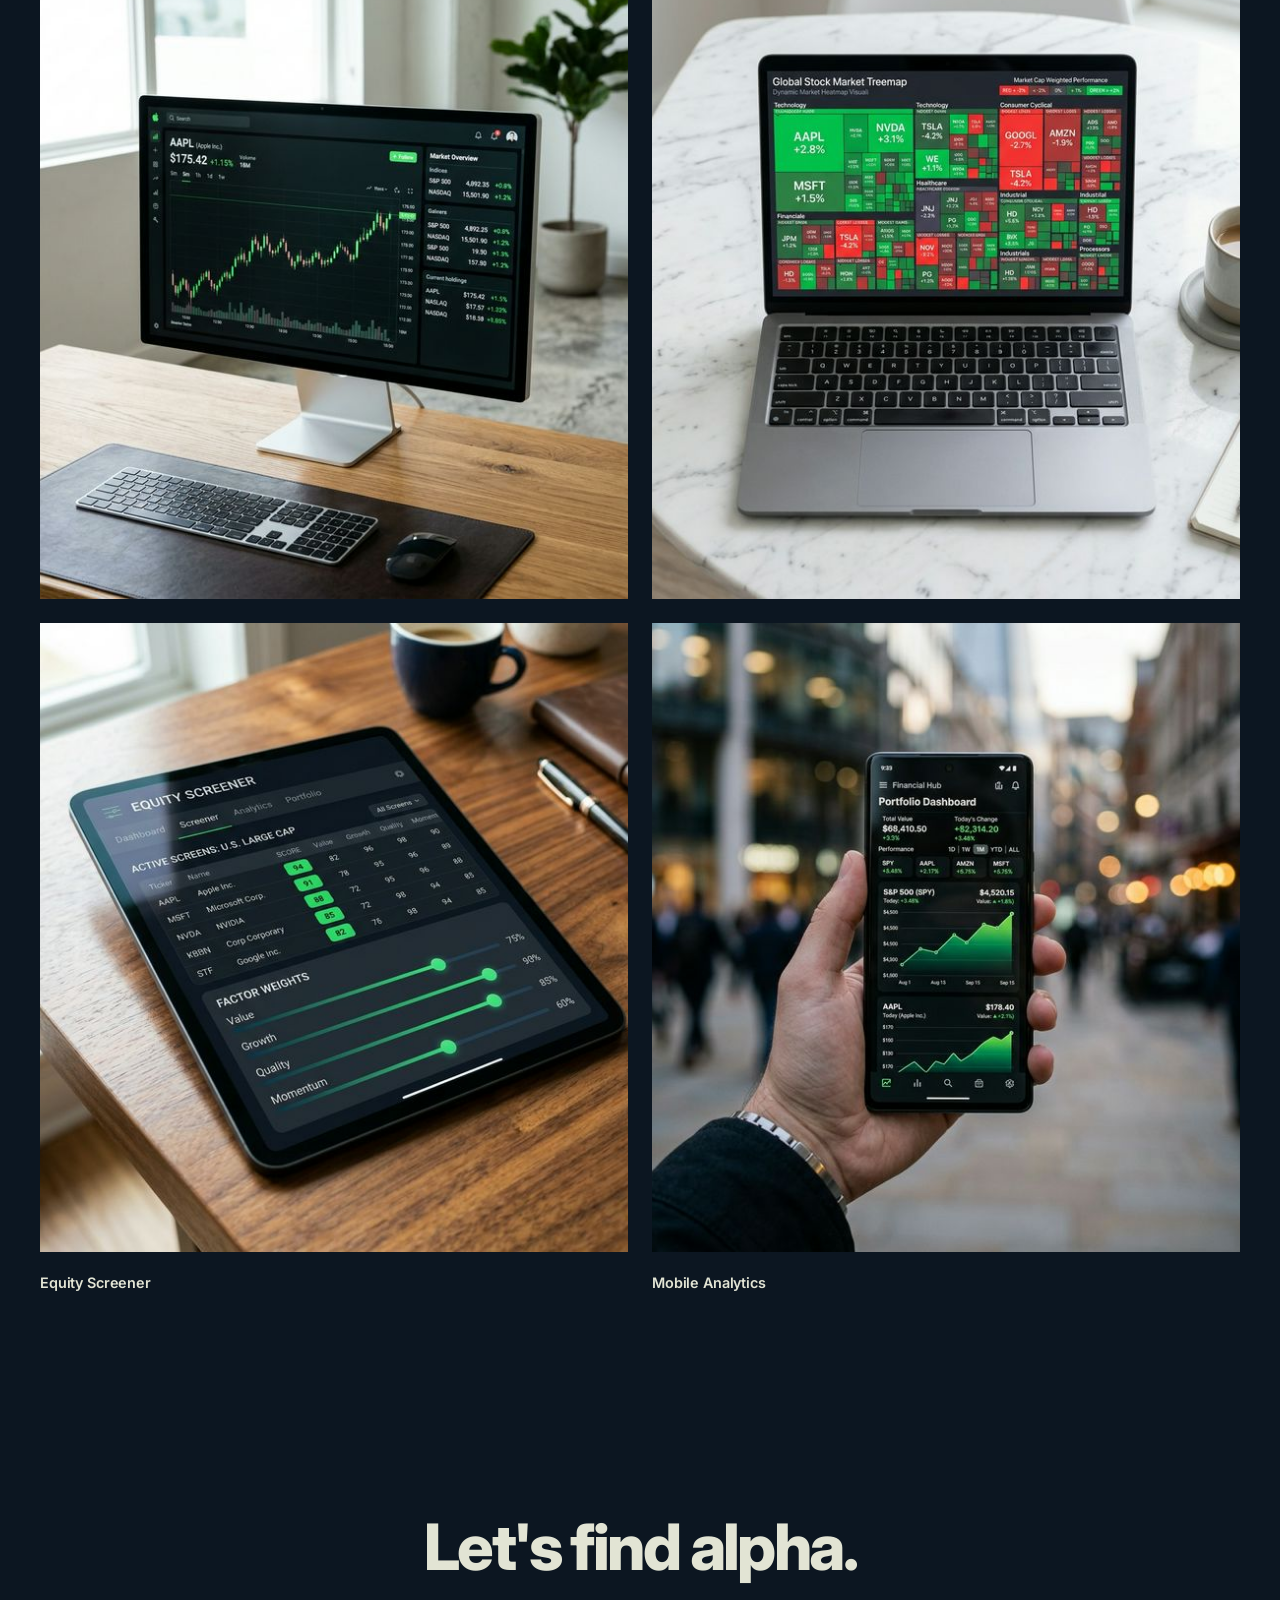
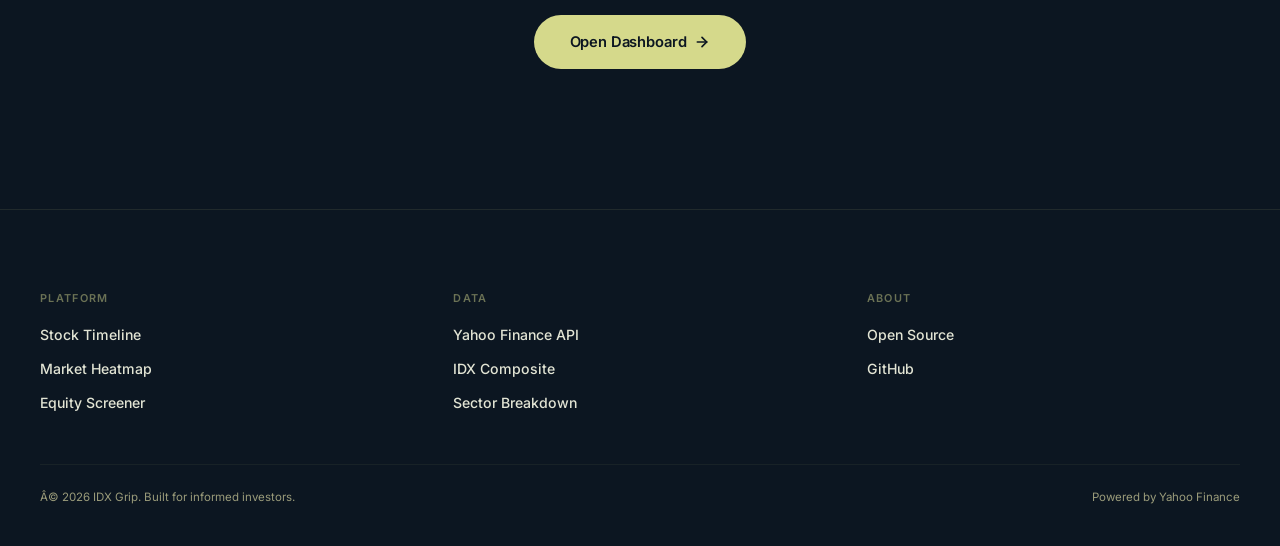
==== commit 81cf84c6: "Swap landing and dashboard pages, update internal routing" ====
--- a/index.html
+++ b/index.html
@@ -3,227 +3,704 @@
 <head>
     <meta charset="UTF-8">
     <meta name="viewport" content="width=device-width, initial-scale=1.0">
-    <title>IDX Stock Timeline — Interactive History</title>
-    <meta name="description" content="Interactive 5-year stock price timeline for any Indonesian Stock Exchange (IDX) listed company with annotated key events.">
+    <title>IDX Grip â€” Data-Driven IDX Stock Intelligence</title>
+    <meta name="description" content="Real-time Indonesian stock market analytics. Timeline charts, market heatmaps, and multi-factor equity screening for IDX investors.">
     <link rel="preconnect" href="https://fonts.googleapis.com">
     <link rel="preconnect" href="https://fonts.gstatic.com" crossorigin>
-    <link href="https://fonts.googleapis.com/css2?family=Inter:wght@300;400;500;600;700;800;900&family=Outfit:wght@400;500;600;700;800&display=swap" rel="stylesheet">
-    <script src="https://cdn.jsdelivr.net/npm/chart.js@4.4.4/dist/chart.umd.min.js"></script>
-    <script src="https://cdn.jsdelivr.net/npm/chartjs-adapter-date-fns@3.0.0/dist/chartjs-adapter-date-fns.bundle.min.js"></script>
-    <script src="https://cdn.jsdelivr.net/npm/hammerjs@2.0.8/hammer.min.js"></script>
-    <script src="https://cdn.jsdelivr.net/npm/chartjs-plugin-zoom@2.0.1/dist/chartjs-plugin-zoom.min.js"></script>
-    <script type="text/javascript" src="https://s3.tradingview.com/tv.js"></script>
-    <script type="module">
-        import { injectSpeedInsights } from 'https://cdn.jsdelivr.net/npm/@vercel/speed-insights@2/dist/index.mjs';
-        injectSpeedInsights();
-    </script>
-    <link rel="stylesheet" href="style.css">
+    <link href="https://fonts.googleapis.com/css2?family=Inter:wght@300;400;500;600;700;800;900&display=swap" rel="stylesheet">
+    <style>
+        /* ========================================
+           OFFMENU-INSPIRED IDX GRIP LANDING PAGE
+           Light monochrome Â· Bold geometric Â· Minimal
+           ======================================== */
+
+        *, *::before, *::after { margin: 0; padding: 0; box-sizing: border-box; }
+
+        :root {
+            --bg: #0C1621;
+            --bg-alt: #111D2A;
+            --text: #E2E4D4;
+            --text-muted: #6B7255;
+            --text-light: #9A9B7A;
+            --black: #D5D98B;
+            --white: #0C1621;
+            --radius-sm: 12px;
+            --radius-md: 20px;
+            --radius-lg: 28px;
+            --radius-xl: 40px;
+            --font: 'Inter', -apple-system, BlinkMacSystemFont, 'Segoe UI', sans-serif;
+        }
+
+        html {
+            scroll-behavior: smooth;
+            -webkit-font-smoothing: antialiased;
+            -moz-osx-font-smoothing: grayscale;
+        }
+
+        body {
+            font-family: var(--font);
+            background: var(--bg);
+            color: var(--text);
+            line-height: 1.5;
+            overflow-x: hidden;
+        }
+
+        a { color: inherit; text-decoration: none; }
+
+        /* ---- FIXED NAVBAR ---- */
+        .navbar {
+            position: fixed;
+            top: 0;
+            left: 0;
+            right: 0;
+            z-index: 100;
+            display: flex;
+            align-items: center;
+            justify-content: space-between;
+            padding: 20px 40px;
+            background: transparent;
+            transition: background 0.3s ease;
+        }
+
+        .navbar.scrolled {
+            background: rgba(12, 22, 33, 0.85);
+            backdrop-filter: blur(20px);
+            -webkit-backdrop-filter: blur(20px);
+        }
+
+        .nav-wordmark {
+            font-size: 1.8rem;
+            font-weight: 900;
+            letter-spacing: -0.04em;
+            color: var(--text);
+            user-select: none;
+        }
+
+        .nav-actions {
+            display: flex;
+            align-items: center;
+            gap: 16px;
+        }
+
+        .nav-dot {
+            width: 10px;
+            height: 10px;
+            border-radius: 50%;
+            background: var(--text);
+            cursor: pointer;
+            transition: transform 0.2s ease;
+        }
+
+        .nav-dot:hover { transform: scale(1.3); }
+
+        .nav-grid-btn {
+            display: grid;
+            grid-template-columns: repeat(3, 5px);
+            gap: 3px;
+            cursor: pointer;
+            padding: 4px;
+        }
+
+        .nav-grid-btn span {
+            width: 5px;
+            height: 5px;
+            border-radius: 50%;
+            background: var(--text);
+            transition: background 0.2s ease;
+        }
+
+        .nav-grid-btn:hover span { background: var(--text-muted); }
+
+        /* ---- HERO SECTION ---- */
+        .hero {
+            position: relative;
+            height: 100vh;
+            display: flex;
+            align-items: center;
+            justify-content: center;
+            overflow: hidden;
+        }
+
+        .hero-tagline {
+            position: absolute;
+            text-align: center;
+            max-width: 520px;
+            z-index: 2;
+            pointer-events: none;
+        }
+
+        .hero-tagline p {
+            font-size: clamp(0.88rem, 1.4vw, 1.05rem);
+            font-weight: 400;
+            color: var(--text);
+            line-height: 1.6;
+            letter-spacing: -0.01em;
+        }
+
+        /* Orbiting project circles */
+        .orbit-container {
+            position: absolute;
+            width: 100%;
+            height: 100%;
+        }
+
+        .orbit-item {
+            position: absolute;
+            border-radius: 50%;
+            overflow: hidden;
+            cursor: pointer;
+            transition: transform 0.4s cubic-bezier(0.22, 1, 0.36, 1), box-shadow 0.3s ease;
+            will-change: transform;
+        }
+
+        .orbit-item:hover {
+            transform: scale(1.08) !important;
+            box-shadow: 0 20px 60px rgba(213, 217, 139, 0.12);
+        }
+
+        .orbit-item img {
+            width: 100%;
+            height: 100%;
+            object-fit: cover;
+        }
+
+        /* ---- SERVICES SECTION ---- */
+        .services {
+            padding: 120px 40px 100px;
+            max-width: 1400px;
+            margin: 0 auto;
+        }
+
+        .services-grid {
+            display: grid;
+            grid-template-columns: 1fr 1fr;
+            gap: 80px;
+            align-items: start;
+        }
+
+        .services-left-label {
+            font-size: 0.72rem;
+            font-weight: 600;
+            color: var(--text-muted);
+            text-transform: uppercase;
+            letter-spacing: 0.12em;
+            margin-bottom: 24px;
+        }
+
+        .services-headline {
+            font-size: clamp(2rem, 4vw, 3.2rem);
+            font-weight: 800;
+            letter-spacing: -0.03em;
+            line-height: 1.1;
+            color: var(--text);
+        }
+
+        .services-right-label {
+            font-size: 0.72rem;
+            font-weight: 600;
+            color: var(--text-muted);
+            text-transform: uppercase;
+            letter-spacing: 0.12em;
+            margin-bottom: 24px;
+        }
+
+        .services-list {
+            list-style: none;
+        }
+
+        .services-list li {
+            display: flex;
+            align-items: center;
+            justify-content: space-between;
+            padding: 20px 0;
+            border-bottom: 1px solid rgba(213, 217, 139, 0.1);
+            cursor: pointer;
+            transition: padding-left 0.3s ease, color 0.2s ease;
+        }
+
+        .services-list li:hover {
+            padding-left: 12px;
+            color: var(--text-muted);
+        }
+
+        .services-list li:first-child {
+            border-top: 1px solid rgba(213, 217, 139, 0.1);
+        }
+
+        .service-name {
+            font-size: clamp(1rem, 1.8vw, 1.35rem);
+            font-weight: 600;
+            letter-spacing: -0.02em;
+        }
+
+        .service-num {
+            font-size: 0.82rem;
+            font-weight: 500;
+            color: var(--text-light);
+            font-variant-numeric: tabular-nums;
+        }
+
+        /* ---- WORK SECTION ---- */
+        .work {
+            padding: 40px 40px 120px;
+            max-width: 1400px;
+            margin: 0 auto;
+        }
+
+        .work-grid {
+            display: grid;
+            grid-template-columns: 1fr 1fr;
+            gap: 24px;
+        }
+
+        .work-card {
+            position: relative;
+            border-radius: var(--radius-lg);
+            overflow: hidden;
+            aspect-ratio: 16/10;
+            cursor: pointer;
+            transition: transform 0.4s cubic-bezier(0.22, 1, 0.36, 1);
+        }
+
+        .work-card:hover { transform: scale(0.98); }
+
+        .work-card img {
+            width: 100%;
+            height: 100%;
+            object-fit: cover;
+            transition: transform 0.8s cubic-bezier(0.22, 1, 0.36, 1);
+        }
+
+        .work-card:hover img { transform: scale(1.05); }
+
+        .work-card-label {
+            font-size: 0.9rem;
+            font-weight: 600;
+            color: var(--text);
+            margin-top: 14px;
+            letter-spacing: -0.01em;
+        }
+
+        /* ---- CTA SECTION ---- */
+        .cta-section {
+            padding: 140px 40px;
+            text-align: center;
+        }
+
+        .cta-headline {
+            font-size: clamp(2.2rem, 5vw, 4rem);
+            font-weight: 800;
+            letter-spacing: -0.04em;
+            line-height: 1.1;
+            color: var(--text);
+            margin-bottom: 32px;
+        }
+
+        .cta-btn {
+            display: inline-flex;
+            align-items: center;
+            gap: 8px;
+            background: var(--black);
+            color: var(--white);
+            padding: 16px 36px;
+            border-radius: 100px;
+            font-family: var(--font);
+            font-size: 0.92rem;
+            font-weight: 600;
+            letter-spacing: -0.01em;
+            border: none;
+            cursor: pointer;
+            transition: background 0.25s ease, transform 0.2s ease, box-shadow 0.3s ease;
+        }
+
+        .cta-btn:hover {
+            background: #B5BA8A;
+            transform: translateY(-2px);
+            box-shadow: 0 12px 40px rgba(213, 217, 139, 0.2);
+        }
+
+        /* ---- FOOTER ---- */
+        .footer {
+            padding: 40px;
+            max-width: 1400px;
+            margin: 0 auto;
+            border-top: 1px solid rgba(213, 217, 139, 0.1);
+        }
+
+        .footer-grid {
+            display: grid;
+            grid-template-columns: 1fr 1fr 1fr;
+            gap: 40px;
+            padding: 40px 0;
+        }
+
+        .footer-col-title {
+            font-size: 0.68rem;
+            font-weight: 600;
+            color: var(--text-muted);
+            text-transform: uppercase;
+            letter-spacing: 0.12em;
+            margin-bottom: 16px;
+        }
+
+        .footer-links {
+            list-style: none;
+        }
+
+        .footer-links li {
+            margin-bottom: 10px;
+        }
+
+        .footer-links a {
+            font-size: 0.88rem;
+            font-weight: 500;
+            color: var(--text);
+            transition: color 0.2s ease;
+        }
+
+        .footer-links a:hover { color: var(--text-muted); }
+
+        .footer-bottom {
+            display: flex;
+            justify-content: space-between;
+            align-items: center;
+            padding-top: 24px;
+            border-top: 1px solid rgba(213, 217, 139, 0.06);
+        }
+
+        .footer-copy {
+            font-size: 0.72rem;
+            color: var(--text-light);
+        }
+
+        /* ---- FLOATING CTA PILL ---- */
+        .floating-cta {
+            position: fixed;
+            bottom: 28px;
+            left: 28px;
+            z-index: 90;
+            display: flex;
+            align-items: center;
+            gap: 10px;
+            background: var(--black);
+            color: var(--white);
+            padding: 12px 22px 12px 14px;
+            border-radius: 100px;
+            font-size: 0.82rem;
+            font-weight: 600;
+            cursor: pointer;
+            box-shadow: 0 8px 32px rgba(0, 0, 0, 0.2);
+            transition: transform 0.2s ease, box-shadow 0.3s ease;
+            letter-spacing: -0.01em;
+        }
+
+        .floating-cta:hover {
+            transform: translateY(-3px);
+            box-shadow: 0 12px 40px rgba(213, 217, 139, 0.25);
+        }
+
+        .floating-cta-icon {
+            width: 28px;
+            height: 28px;
+            border-radius: 50%;
+            display: flex;
+            align-items: center;
+            justify-content: center;
+            font-size: 0.9rem;
+        }
+
+        /* ---- SCROLL REVEAL ---- */
+        .reveal {
+            opacity: 0;
+            transform: translateY(40px);
+            transition: opacity 0.8s cubic-bezier(0.22, 1, 0.36, 1),
+                        transform 0.8s cubic-bezier(0.22, 1, 0.36, 1);
+        }
+
+        .reveal.visible {
+            opacity: 1;
+            transform: translateY(0);
+        }
+
+        /* ---- RESPONSIVE ---- */
+        @media (max-width: 900px) {
+            .services-grid { grid-template-columns: 1fr; gap: 48px; }
+            .work-grid { grid-template-columns: 1fr; }
+            .footer-grid { grid-template-columns: 1fr; gap: 24px; }
+            .navbar { padding: 16px 20px; }
+            .services, .work { padding-left: 20px; padding-right: 20px; }
+            .cta-section { padding: 80px 20px; }
+        }
+
+        @media (max-width: 600px) {
+            .hero-tagline p { font-size: 0.85rem; }
+            .orbit-item { transform: scale(0.7) !important; }
+        }
+    </style>
 </head>
 <body>
-    <!-- Animated topographical contour background -->
-    <div class="topo-bg">
-        <svg id="topoSvg" width="100%" height="100%" xmlns="http://www.w3.org/2000/svg"></svg>
-    </div>
-
-    <!-- Floating particles -->
-    <div class="particles" id="particles"></div>
-
-    <!-- Main Container -->
-    <div class="container">
-        <!-- Search Bar -->
-        <div class="search-section" id="searchSection">
-            <div class="search-box">
-                <div class="search-icon">
-                    <svg width="18" height="18" viewBox="0 0 24 24" fill="none" stroke="currentColor" stroke-width="2.5" stroke-linecap="round">
-                        <circle cx="11" cy="11" r="8"/><line x1="21" y1="21" x2="16.65" y2="16.65"/>
-                    </svg>
-                </div>
-                <input type="text" id="tickerInput" placeholder="Enter IDX ticker (e.g. BBCA, TLKM, BUMI...)" autocomplete="off" spellcheck="false">
-                <button id="searchBtn" class="search-btn">
-                    <svg width="16" height="16" viewBox="0 0 24 24" fill="none" stroke="currentColor" stroke-width="2.5" stroke-linecap="round">
-                        <line x1="5" y1="12" x2="19" y2="12"/><polyline points="12 5 19 12 12 19"/>
-                    </svg>
-                </button>
-            </div>
-            <div class="quick-picks">
-                <span class="quick-label">Popular:</span>
-                <button class="quick-btn" data-ticker="BUMI">BUMI</button>
-                <button class="quick-btn" data-ticker="BBCA">BBCA</button>
-                <button class="quick-btn" data-ticker="BBRI">BBRI</button>
-                <button class="quick-btn" data-ticker="TLKM">TLKM</button>
-                <button class="quick-btn" data-ticker="ASII">ASII</button>
-                <button class="quick-btn" data-ticker="BMRI">BMRI</button>
-                <button class="quick-btn" data-ticker="UNVR">UNVR</button>
-                <button class="quick-btn" data-ticker="GOTO">GOTO</button>
-            </div>
-            <div class="quick-picks" style="margin-top:6px;">
-                <span class="quick-label">Tools:</span>
-                <a href="screener.html" class="quick-btn" style="text-decoration:none;"><svg width="14" height="14" viewBox="0 0 24 24" fill="none" stroke="currentColor" stroke-width="2" stroke-linecap="round" style="vertical-align:-2px;margin-right:4px"><rect x="3" y="12" width="4" height="9"/><rect x="10" y="7" width="4" height="14"/><rect x="17" y="3" width="4" height="18"/></svg>Equity Screener</a>
-            </div>
+
+    <!-- ===== NAVBAR ===== -->
+    <nav class="navbar" id="navbar">
+        <a href="index.html" class="nav-wordmark">IDX/G</a>
+        <div class="nav-actions">
+            <div class="nav-dot" id="themeToggle"></div>
+            <a href="dashboard.html" class="nav-grid-btn" aria-label="Dashboard">
+                <span></span><span></span><span></span>
+                <span></span><span></span><span></span>
+                <span></span><span></span><span></span>
+            </a>
         </div>
-
-        <!-- IDX Market Heatmap -->
-        <div class="heatmap-section" id="heatmapSection">
-            <div class="section-header">
-                <h2 class="section-title">IDX Market Heatmap</h2>
-                <span class="section-badge hm-live-badge">● Live</span>
-            </div>
-            <div class="heatmap-container" id="heatmapContainer">
-                <!-- Rendered by heatmap.js -->
-            </div>
+    </nav>
+
+    <!-- ===== HERO ===== -->
+    <section class="hero" id="hero">
+        <div class="hero-tagline">
+            <p>Data-driven Indonesian stock<br>market intelligence platform<br>for serious retail investors</p>
         </div>
 
-        <!-- Header -->
-        <header class="header" id="header">
-            <div class="logo-group">
-                <div class="logo-icon" id="logoIcon">
-                    <img id="companyLogo" src="" alt="" style="display:none; width:52px; height:52px; border-radius:12px; object-fit:contain; background:rgba(255,255,255,0.08);">
-                    <svg id="fallbackLogo" viewBox="0 0 60 60" xmlns="http://www.w3.org/2000/svg">
-                        <defs>
-                            <linearGradient id="logoGrad" x1="0%" y1="0%" x2="100%" y2="100%">
-                                <stop offset="0%" style="stop-color:var(--accent);stop-opacity:1" />
-                                <stop offset="100%" style="stop-color:var(--accent-dark);stop-opacity:1" />
-                            </linearGradient>
-                        </defs>
-                        <rect x="8" y="8" width="44" height="44" rx="10" fill="none" stroke="url(#logoGrad)" stroke-width="2" opacity="0.3"/>
-                        <rect x="14" y="14" width="32" height="32" rx="7" fill="none" stroke="url(#logoGrad)" stroke-width="2" opacity="0.6"/>
-                        <text x="30" y="37" text-anchor="middle" font-family="Outfit" font-weight="800" font-size="18" fill="url(#logoGrad)" id="logoText">IDX</text>
-                    </svg>
-                </div>
-                <div class="logo-text">
-                    <h1 id="stockName">—</h1>
-                    <span class="ticker" id="tickerLabel">IDX:—</span>
-                </div>
-            </div>
-            <div class="header-info">
-                <div class="price-badge">
-                    <span class="price-label">Last Price</span>
-                    <span class="price-value" id="lastPrice">—</span>
-                </div>
-                <div class="period-badge">
-                    <span class="period-label">5Y Timeline</span>
-                    <span class="period-range" id="periodRange">—</span>
-                </div>
-            </div>
-        </header>
-
-        <!-- Loading State -->
-        <div class="loading-overlay" id="loadingOverlay">
-            <div class="loader">
-                <div class="loader-ring"></div>
-                <div class="loader-text">Loading stock data...</div>
-            </div>
+        <div class="orbit-container" id="orbitContainer">
+            <!-- JS populates orbiting circles -->
         </div>
-
-        <!-- Error State -->
-        <div class="error-state" id="errorState" style="display:none;">
-            <div class="error-icon">⚠️</div>
-            <div class="error-title" id="errorTitle">Unable to load stock data</div>
-            <div class="error-msg" id="errorMsg">Please check the ticker and try again.</div>
+    </section>
+
+    <!-- ===== SERVICES ===== -->
+    <section class="services reveal">
+        <div class="services-grid">
+            <div>
+                <div class="services-left-label">Platform</div>
+                <h2 class="services-headline">Research first.<br>Trade informed.</h2>
+            </div>
+            <div>
+                <div class="services-right-label">Tools</div>
+                <ul class="services-list">
+                    <li>
+                        <span class="service-name">Real-Time Stock Timeline</span>
+                        <span class="service-num">01</span>
+                    </li>
+                    <li>
+                        <span class="service-name">IDX Market Heatmap</span>
+                        <span class="service-num">02</span>
+                    </li>
+                    <li>
+                        <span class="service-name">Multi-Factor Screener</span>
+                        <span class="service-num">03</span>
+                    </li>
+                    <li>
+                        <span class="service-name">Sector Analysis</span>
+                        <span class="service-num">04</span>
+                    </li>
+                    <li>
+                        <span class="service-name">Event Detection Engine</span>
+                        <span class="service-num">05</span>
+                    </li>
+                </ul>
+            </div>
         </div>
-
-        <!-- Chart Toggle Bar -->
-        <div class="chart-toggle-bar" id="chartToggleBar" style="display:none;">
-            <button class="chart-toggle-btn active" id="btnTimelineChart" data-view="timeline">
-                <svg width="14" height="14" viewBox="0 0 24 24" fill="none" stroke="currentColor" stroke-width="2"><polyline points="22 12 18 12 15 21 9 3 6 12 2 12"/></svg>
-                Timeline Chart
-            </button>
-            <button class="chart-toggle-btn" id="btnTradingviewChart" data-view="tradingview">
-                <svg width="14" height="14" viewBox="0 0 24 24" fill="none" stroke="currentColor" stroke-width="2"><rect x="3" y="8" width="4" height="13"/><rect x="10" y="3" width="4" height="18"/><rect x="17" y="11" width="4" height="10"/></svg>
-                TradingView Chart
-            </button>
+    </section>
+
+    <!-- ===== WORK GRID ===== -->
+    <section class="work">
+        <div class="work-grid">
+            <div class="reveal">
+                <a href="dashboard.html" class="work-card">
+                    <img src="images/project-1.png" alt="Stock Timeline Dashboard" loading="lazy">
+                </a>
+                <div class="work-card-label">Stock Timeline</div>
+            </div>
+            <div class="reveal">
+                <a href="dashboard.html" class="work-card">
+                    <img src="images/project-2.png" alt="Market Heatmap View" loading="lazy">
+                </a>
+                <div class="work-card-label">Market Heatmap</div>
+            </div>
+            <div class="reveal">
+                <a href="screener.html" class="work-card">
+                    <img src="images/project-3.png" alt="Equity Screener Interface" loading="lazy">
+                </a>
+                <div class="work-card-label">Equity Screener</div>
+            </div>
+            <div class="reveal">
+                <a href="dashboard.html" class="work-card">
+                    <img src="images/project-4.png" alt="Mobile Analytics" loading="lazy">
+                </a>
+                <div class="work-card-label">Mobile Analytics</div>
+            </div>
         </div>
-
-        <!-- Chart Container (Timeline) -->
-        <div class="chart-wrapper" id="chartWrapper" style="display:none;">
-            <div class="chart-glow"></div>
-            <canvas id="stockChart"></canvas>
-            <div class="annotations-layer" id="annotationsLayer"></div>
-            <!-- Zoom controls -->
-            <div class="zoom-controls" id="zoomControls">
-                <button class="zoom-btn" id="zoomInBtn" title="Zoom In">+</button>
-                <button class="zoom-btn" id="zoomOutBtn" title="Zoom Out">−</button>
-                <button class="zoom-btn zoom-reset" id="zoomResetBtn" title="Reset Zoom">↺</button>
-            </div>
-            <div class="chart-tooltip" id="chartTooltip" style="display:none;">
-                <div class="tooltip-date" id="tooltipDate"></div>
-                <div class="tooltip-price" id="tooltipPrice"></div>
-                <div class="tooltip-change" id="tooltipChange"></div>
-            </div>
-            <div class="y-axis-price-tag" id="yAxisPriceTag"></div>
-            <div class="event-popup" id="eventPopup">
-                <div class="event-popup-arrow"></div>
-                <div class="event-popup-header">
-                    <span class="event-popup-icon" id="eventPopupIcon"></span>
-                    <span class="event-popup-category" id="eventPopupCategory"></span>
-                </div>
-                <div class="event-popup-date" id="eventPopupDate"></div>
-                <h3 class="event-popup-title" id="eventPopupTitle"></h3>
-                <p class="event-popup-desc" id="eventPopupDesc"></p>
+    </section>
+
+    <!-- ===== CTA ===== -->
+    <section class="cta-section reveal">
+        <h2 class="cta-headline">Let's find alpha.</h2>
+        <a href="dashboard.html" class="cta-btn">
+            Open Dashboard
+            <svg width="16" height="16" viewBox="0 0 24 24" fill="none" stroke="currentColor" stroke-width="2.5" stroke-linecap="round"><line x1="5" y1="12" x2="19" y2="12"/><polyline points="12 5 19 12 12 19"/></svg>
+        </a>
+    </section>
+
+    <!-- ===== FOOTER ===== -->
+    <footer class="footer">
+        <div class="footer-grid">
+            <div>
+                <div class="footer-col-title">Platform</div>
+                <ul class="footer-links">
+                    <li><a href="dashboard.html">Stock Timeline</a></li>
+                    <li><a href="dashboard.html">Market Heatmap</a></li>
+                    <li><a href="screener.html">Equity Screener</a></li>
+                </ul>
+            </div>
+            <div>
+                <div class="footer-col-title">Data</div>
+                <ul class="footer-links">
+                    <li><a href="#">Yahoo Finance API</a></li>
+                    <li><a href="#">IDX Composite</a></li>
+                    <li><a href="#">Sector Breakdown</a></li>
+                </ul>
+            </div>
+            <div>
+                <div class="footer-col-title">About</div>
+                <ul class="footer-links">
+                    <li><a href="#">Open Source</a></li>
+                    <li><a href="#">GitHub</a></li>
+                </ul>
             </div>
         </div>
-
-        <!-- TradingView Chart Container (hidden by default, shown via toggle) -->
-        <div class="tradingview-chart-wrapper" id="tradingviewChartWrapper" style="display:none;">
-            <div id="tradingview_widget"></div>
+        <div class="footer-bottom">
+            <span class="footer-copy">Â© 2026 IDX Grip. Built for informed investors.</span>
+            <span class="footer-copy">Powered by Yahoo Finance</span>
         </div>
-
-        <!-- Legend (directly below chart) -->
-        <div class="legend" id="legend" style="display:none;">
-            <div class="legend-title">Event Types</div>
-            <div class="legend-items">
-                <div class="legend-item"><span class="legend-dot" style="background:#FFD740;"></span><span>Earnings</span></div>
-                <div class="legend-item"><span class="legend-dot" style="background:#448AFF;"></span><span>Acquisition</span></div>
-                <div class="legend-item"><span class="legend-dot" style="background:#FF5252;"></span><span>Milestone</span></div>
-                <div class="legend-item"><span class="legend-dot" style="background:#E040FB;"></span><span>Dividend/Split</span></div>
-                <div class="legend-item"><span class="legend-dot" style="background:#00E676;"></span><span>52W High/Low</span></div>
-                <div class="legend-item"><span class="legend-dot" style="background:#FF6E40;"></span><span>Big Move</span></div>
-            </div>
-        </div>
-
-        <!-- Key Metrics (TradingView) -->
-        <div class="metrics-section" id="metricsSection" style="display:none;">
-            <div class="metrics-header">
-                <h2 class="metrics-title">Key Financials &amp; Metrics</h2>
-                <span class="tradingview-badge">Powered by TradingView</span>
-            </div>
-            <!-- Symbol Info: quick overview strip -->
-            <div class="tradingview-container tv-symbol-info" id="tvSymbolInfoContainer">
-                <!-- Widget injected by app.js -->
-            </div>
-            <!-- Full Financials -->
-            <div class="tradingview-container tv-financials" id="tvMetricsContainer" style="height: 830px;">
-                <!-- Widget injected by app.js -->
-            </div>
-        </div>
-
-        <!-- Broker Summary (TradingView Technical Analysis) -->
-        <div class="broker-section" id="brokerSection" style="display:none;">
-            <div class="section-header">
-                <h2 class="section-title">Broker &amp; Technical Summary</h2>
-                <span class="tradingview-badge">Powered by TradingView</span>
-            </div>
-            <div class="tradingview-container tv-broker" id="tvBrokerContainer" style="height: 425px;">
-                <!-- Widget injected by app.js -->
-            </div>
-        </div>
-
-        <!-- Company Documents -->
-        <div class="documents-section" id="documentsSection" style="display:none;">
-            <div class="section-header">
-                <h2 class="section-title">Company Documents &amp; Filings</h2>
-                <span class="section-badge">Multiple Sources</span>
-            </div>
-            <div class="docs-grid" id="docsGrid">
-                <!-- Cards injected by app.js -->
-            </div>
-        </div>
-
-    </div>
-
-    <script src="heatmap-data.js"></script>
-    <script src="heatmap.js"></script>
-    <script src="stock-data.js"></script>
-    <script src="app.js"></script>
+    </footer>
+
+    <!-- ===== FLOATING CTA ===== -->
+    <a href="dashboard.html" class="floating-cta">
+        <span class="floating-cta-icon"><svg width="16" height="16" viewBox="0 0 24 24" fill="none" stroke="currentColor" stroke-width="2" stroke-linecap="round"><rect x="3" y="12" width="4" height="9"/><rect x="10" y="7" width="4" height="14"/><rect x="17" y="3" width="4" height="18"/></svg></span>
+        Open Dashboard
+    </a>
+
+    <script>
+        /* ================================================
+           LANDING PAGE â€” JS CONTROLLER
+           ================================================ */
+
+        // ---- Orbit Configuration ----
+        const PROJECTS = [
+            { img: 'images/project-1.png', label: 'Stock Timeline', href: 'dashboard.html', size: 140 },
+            { img: 'images/project-2.png', label: 'Market Heatmap', href: 'dashboard.html', size: 120 },
+            { img: 'images/project-3.png', label: 'Equity Screener', href: 'screener.html', size: 110 },
+            { img: 'images/project-4.png', label: 'Mobile Analytics', href: 'dashboard.html', size: 100 },
+            { img: 'images/project-1.png', label: 'Portfolio View', href: 'dashboard.html', size: 90 },
+            { img: 'images/project-2.png', label: 'Sector View', href: 'dashboard.html', size: 85 },
+            { img: 'images/project-3.png', label: 'Factor Model', href: 'screener.html', size: 95 },
+            { img: 'images/project-4.png', label: 'Alert System', href: 'dashboard.html', size: 105 },
+        ];
+
+        const container = document.getElementById('orbitContainer');
+        const orbits = [];
+        let scrollAngle = 0;
+
+        function createOrbits() {
+            const cx = window.innerWidth / 2;
+            const cy = window.innerHeight / 2;
+            const radiusX = Math.min(window.innerWidth * 0.35, 450);
+            const radiusY = Math.min(window.innerHeight * 0.32, 320);
+
+            container.innerHTML = '';
+            orbits.length = 0;
+
+            PROJECTS.forEach((proj, i) => {
+                const el = document.createElement('a');
+                el.className = 'orbit-item';
+                el.href = proj.href;
+                el.style.width = proj.size + 'px';
+                el.style.height = proj.size + 'px';
+                el.innerHTML = `<img src="${proj.img}" alt="${proj.label}">`;
+                container.appendChild(el);
+
+                orbits.push({
+                    el,
+                    baseAngle: (i / PROJECTS.length) * Math.PI * 2,
+                    rx: radiusX + (i % 2 === 0 ? 0 : 40),
+                    ry: radiusY + (i % 2 === 0 ? 20 : -20),
+                    size: proj.size,
+                });
+            });
+        }
+
+        function positionOrbits() {
+            const cx = window.innerWidth / 2;
+            const cy = window.innerHeight / 2;
+
+            orbits.forEach(o => {
+                const angle = o.baseAngle + scrollAngle;
+                const x = cx + Math.cos(angle) * o.rx - o.size / 2;
+                const y = cy + Math.sin(angle) * o.ry - o.size / 2;
+                o.el.style.left = x + 'px';
+                o.el.style.top = y + 'px';
+            });
+        }
+
+        // Scroll-driven rotation
+        let lastScrollY = 0;
+        let rafId = null;
+
+        function onScroll() {
+            const hero = document.getElementById('hero');
+            const heroBottom = hero.offsetTop + hero.offsetHeight;
+            const scrollY = window.pageYOffset;
+
+            // Only rotate while hero is visible
+            if (scrollY < heroBottom) {
+                scrollAngle = scrollY * 0.003;
+            }
+
+            // Navbar background
+            document.getElementById('navbar').classList.toggle('scrolled', scrollY > 60);
+
+            positionOrbits();
+        }
+
+        // ---- Scroll Reveal ----
+        function initReveal() {
+            const observer = new IntersectionObserver(entries => {
+                entries.forEach(e => {
+                    if (e.isIntersecting) {
+                        e.target.classList.add('visible');
+                    }
+                });
+            }, { threshold: 0.1 });
+
+            document.querySelectorAll('.reveal').forEach(el => observer.observe(el));
+        }
+
+        // ---- Service List Hover ----
+        function initServices() {
+            document.querySelectorAll('.services-list li').forEach(li => {
+                li.addEventListener('mouseenter', () => {
+                    document.querySelectorAll('.services-list li').forEach(other => {
+                        if (other !== li) other.style.opacity = '0.4';
+                    });
+                });
+                li.addEventListener('mouseleave', () => {
+                    document.querySelectorAll('.services-list li').forEach(other => {
+                        other.style.opacity = '1';
+                    });
+                });
+            });
+        }
+
+        // ---- Init ----
+        window.addEventListener('DOMContentLoaded', () => {
+            createOrbits();
+            positionOrbits();
+            initReveal();
+            initServices();
+        });
+
+        window.addEventListener('scroll', onScroll, { passive: true });
+        window.addEventListener('resize', () => {
+            createOrbits();
+            positionOrbits();
+        });
+    </script>
 </body>
 </html>
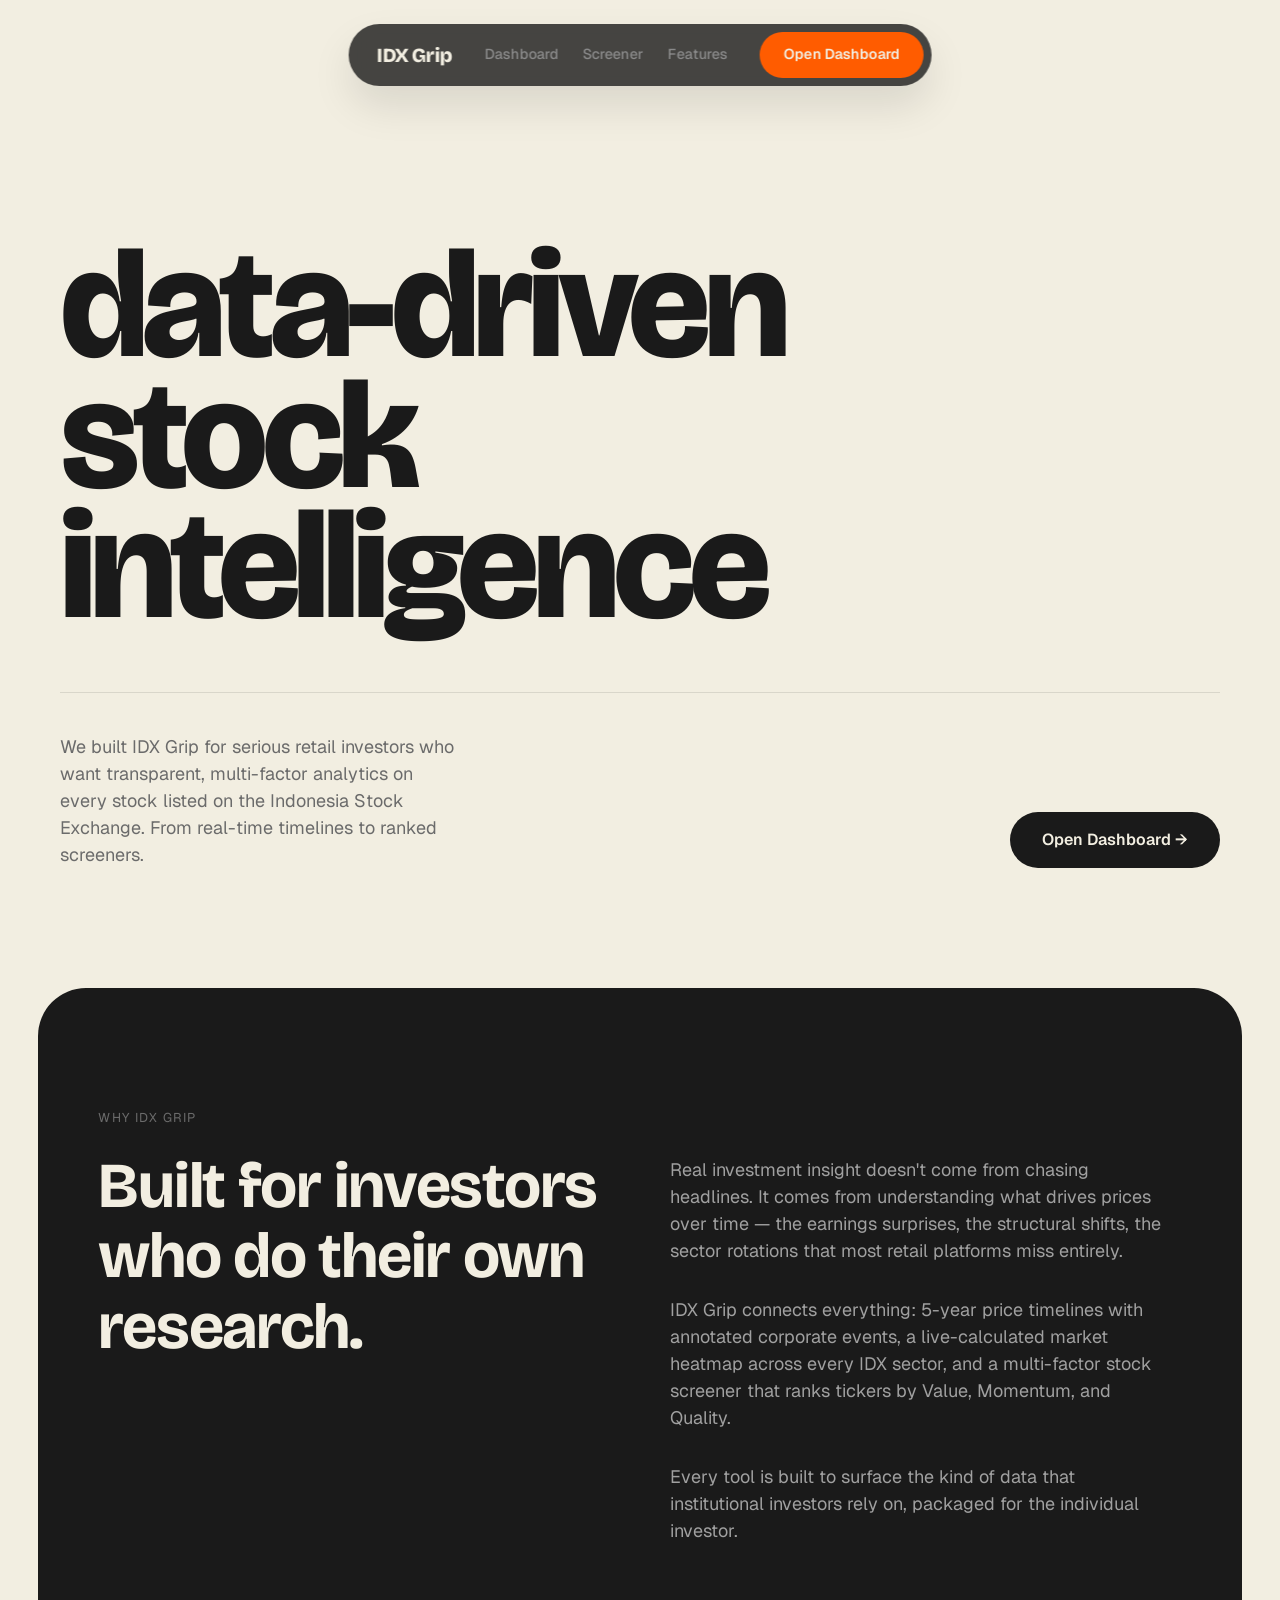
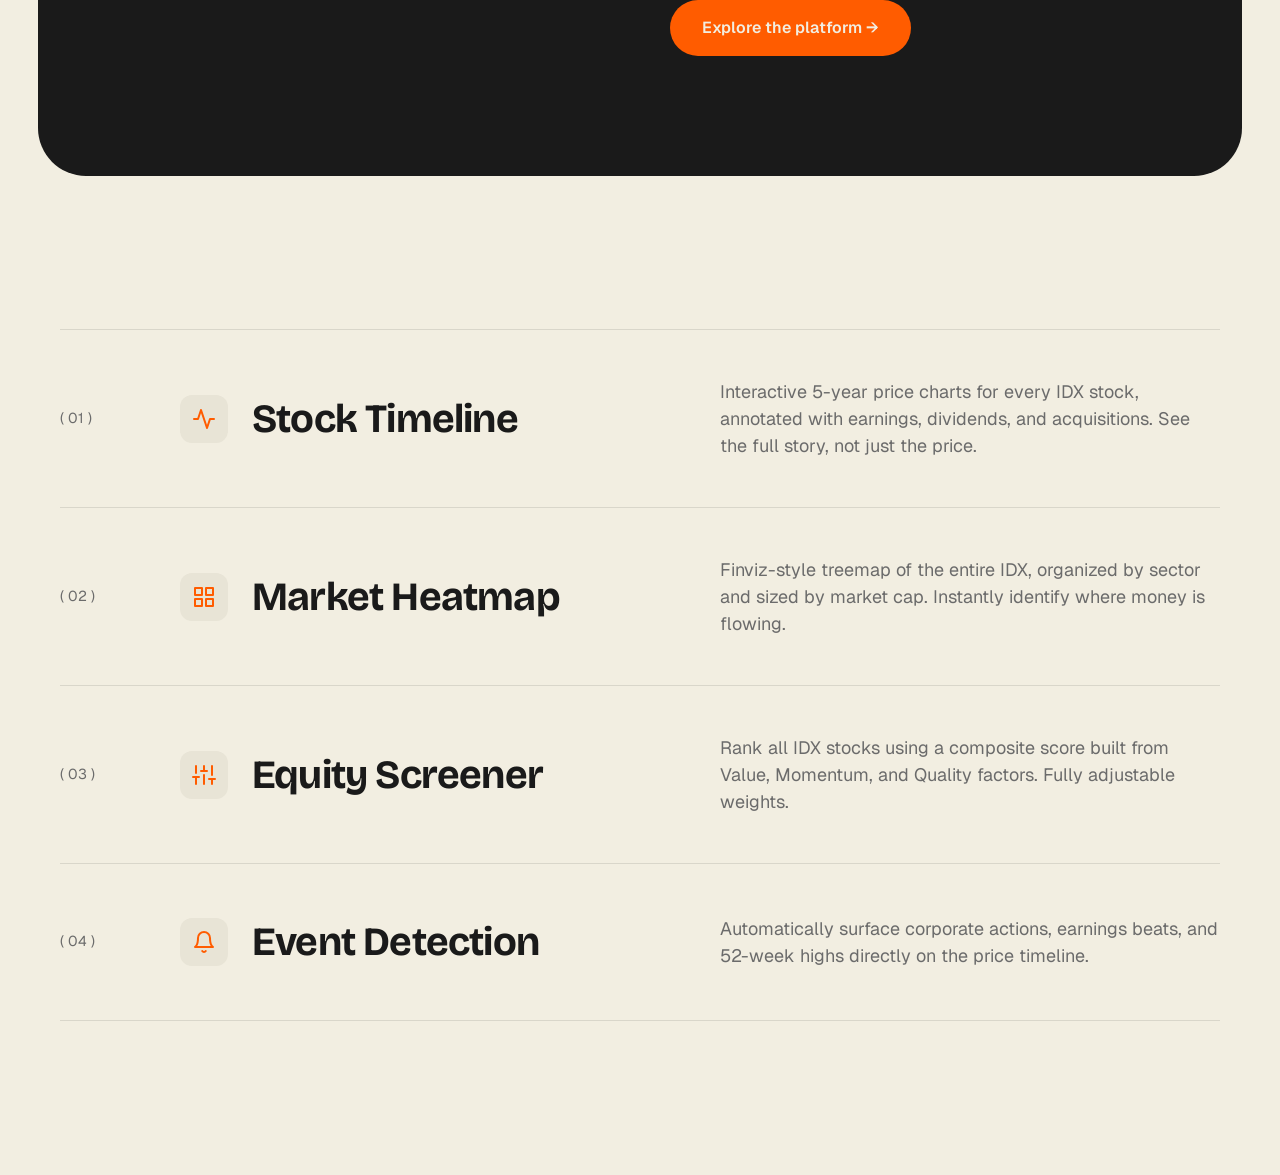
==== commit 228b8919: "feat: redesign landing page structure and implement firstinternet.co.uk inspired cream/light mode pa" ====
--- a/index.html
+++ b/index.html
@@ -3,32 +3,38 @@
 <head>
     <meta charset="UTF-8">
     <meta name="viewport" content="width=device-width, initial-scale=1.0">
-    <title>IDX Grip â€” Data-Driven IDX Stock Intelligence</title>
-    <meta name="description" content="Real-time Indonesian stock market analytics. Timeline charts, market heatmaps, and multi-factor equity screening for IDX investors.">
+    <title>IDX Grip — Data-Driven IDX Stock Intelligence</title>
+
+    <!-- Google Fonts -->
     <link rel="preconnect" href="https://fonts.googleapis.com">
     <link rel="preconnect" href="https://fonts.gstatic.com" crossorigin>
-    <link href="https://fonts.googleapis.com/css2?family=Inter:wght@300;400;500;600;700;800;900&display=swap" rel="stylesheet">
+    <link href="https://fonts.googleapis.com/css2?family=Bricolage+Grotesque:opsz,wght@12..96,700;12..96,800&family=Geist:wght@400;500;600&display=swap" rel="stylesheet">
+
     <style>
         /* ========================================
-           OFFMENU-INSPIRED IDX GRIP LANDING PAGE
-           Light monochrome Â· Bold geometric Â· Minimal
+           firstinternet.co.uk Inspired Light Theme
            ======================================== */
 
         *, *::before, *::after { margin: 0; padding: 0; box-sizing: border-box; }
 
         :root {
-            --bg: #0C1621;
-            --bg-alt: #111D2A;
-            --text: #E2E4D4;
-            --text-muted: #6B7255;
-            --text-light: #9A9B7A;
-            --black: #D5D98B;
-            --white: #0C1621;
+            --bg: #F2EEE1;
+            --bg-alt: #E8E4D6;
+            --bg-dark: #1A1A1A;
+            --surface: #E8E4D6;
+            --text: #1A1A1A;
+            --text-muted: #6B6B6B;
+            --text-light: #8A8A8A;
+            --accent: #FF5C00;
+            --accent-dark: #E05200;
+            --accent-deep: #C44800;
+            --orange: #FF5C00;
             --radius-sm: 12px;
             --radius-md: 20px;
             --radius-lg: 28px;
             --radius-xl: 40px;
-            --font: 'Inter', -apple-system, BlinkMacSystemFont, 'Segoe UI', sans-serif;
+            --font-heading: 'Bricolage Grotesque', sans-serif;
+            --font-body: 'Geist', sans-serif;
         }
 
         html {
@@ -38,669 +44,380 @@
         }
 
         body {
-            font-family: var(--font);
+            font-family: var(--font-body);
             background: var(--bg);
             color: var(--text);
+            overflow-x: hidden;
             line-height: 1.5;
-            overflow-x: hidden;
-        }
-
-        a { color: inherit; text-decoration: none; }
-
-        /* ---- FIXED NAVBAR ---- */
+        }
+
+        a { text-decoration: none; color: inherit; }
+
+        /* ---- Utilities ---- */
+        .container {
+            max-width: 1400px;
+            margin: 0 auto;
+            padding: 0 clamp(20px, 5vw, 60px);
+        }
+        
+        .section-padding { padding: clamp(80px, 12vw, 160px) 0; }
+
+        .btn-pill {
+            display: inline-flex;
+            align-items: center;
+            gap: 12px;
+            background: var(--accent);
+            color: #F2EEE1;
+            padding: 16px 32px;
+            border-radius: var(--radius-xl);
+            font-weight: 600;
+            font-size: 1rem;
+            transition: all 0.3s ease;
+            border: none;
+            cursor: pointer;
+        }
+
+        .btn-pill:hover {
+            background: var(--accent-dark);
+            transform: translateY(-2px);
+        }
+
+        .btn-pill-dark {
+            background: var(--text);
+            color: var(--bg);
+        }
+
+        .btn-pill-dark:hover {
+            background: #000;
+        }
+
+        /* ---- Floating Navbar ---- */
         .navbar {
             position: fixed;
-            top: 0;
-            left: 0;
-            right: 0;
+            top: 24px;
+            left: 50%;
+            transform: translateX(-50%);
             z-index: 100;
+            background: rgba(26, 26, 26, 0.8);
+            backdrop-filter: blur(12px);
+            -webkit-backdrop-filter: blur(12px);
+            border-radius: var(--radius-xl);
+            padding: 8px;
             display: flex;
             align-items: center;
-            justify-content: space-between;
-            padding: 20px 40px;
-            background: transparent;
+            gap: 32px;
+            box-shadow: 0 20px 40px rgba(0, 0, 0, 0.1);
+            animation: slideDown 0.8s cubic-bezier(0.16, 1, 0.3, 1) forwards;
+        }
+
+        @keyframes slideDown {
+            from { opacity: 0; transform: translate(-50%, -40px); }
+            to { opacity: 1; transform: translate(-50%, 0); }
+        }
+
+        .nav-logo {
+            font-family: var(--font-heading);
+            font-size: 1.25rem;
+            font-weight: 800;
+            color: #F2EEE1;
+            padding-left: 20px;
+            letter-spacing: -0.02em;
+        }
+
+        .nav-links {
+            display: flex;
+            gap: 24px;
+        }
+
+        .nav-links a {
+            color: #8A8A8A;
+            font-size: 0.9rem;
+            font-weight: 500;
+            transition: color 0.3s ease;
+        }
+
+        .nav-links a:hover { color: #F2EEE1; }
+
+        .nav-cta {
+            background: var(--accent);
+            color: #F2EEE1;
+            padding: 12px 24px;
+            border-radius: var(--radius-xl);
+            font-size: 0.9rem;
+            font-weight: 600;
             transition: background 0.3s ease;
         }
 
-        .navbar.scrolled {
-            background: rgba(12, 22, 33, 0.85);
-            backdrop-filter: blur(20px);
-            -webkit-backdrop-filter: blur(20px);
-        }
-
-        .nav-wordmark {
-            font-size: 1.8rem;
-            font-weight: 900;
+        .nav-cta:hover { background: var(--accent-dark); }
+
+        /* ---- Hero Section ---- */
+        .hero {
+            padding: clamp(180px, 20vw, 240px) 0 clamp(80px, 10vw, 120px);
+            position: relative;
+        }
+
+        .hero h1 {
+            font-family: var(--font-heading);
+            font-size: clamp(4rem, 12vw, 11rem);
+            font-weight: 800;
+            line-height: 0.85;
             letter-spacing: -0.04em;
             color: var(--text);
-            user-select: none;
-        }
-
-        .nav-actions {
-            display: flex;
+            margin-bottom: 60px;
+            text-transform: lowercase;
+            max-width: 1400px;
+        }
+
+        .hero h1 span {
+            display: block;
+        }
+
+        .hero-bottom {
+            display: flex;
+            justify-content: space-between;
+            align-items: flex-end;
+            border-top: 1px solid var(--border-color, rgba(0, 0, 0, 0.1));
+            padding-top: 40px;
+        }
+
+        .hero-desc {
+            max-width: 400px;
+            font-size: 1.125rem;
+            color: var(--text-muted);
+        }
+
+        .hero-buttons {
+            display: flex;
+            gap: 16px;
+        }
+
+        /* ---- Why IDX Grip ---- */
+        .why-section {
+            background: var(--text);
+            color: var(--bg);
+            border-radius: clamp(24px, 4vw, 48px);
+            margin: 0 clamp(16px, 3vw, 48px);
+            padding: clamp(60px, 10vw, 120px) 0;
+        }
+
+        .why-grid {
+            display: grid;
+            grid-template-columns: 1fr 1fr;
+            gap: 60px;
+        }
+
+        .why-title {
+            font-size: 0.8rem;
+            text-transform: uppercase;
+            letter-spacing: 0.1em;
+            color: var(--text-muted);
+            margin-bottom: 24px;
+            display: block;
+        }
+
+        .why-left h2 {
+            font-family: var(--font-heading);
+            font-size: clamp(2.5rem, 5vw, 4.5rem);
+            line-height: 1.1;
+            letter-spacing: -0.02em;
+            max-width: 600px;
+        }
+
+        .why-right {
+            padding-top: 48px;
+        }
+
+        .why-right p {
+            font-size: 1.125rem;
+            color: #A0A0A0;
+            margin-bottom: 32px;
+            max-width: 500px;
+        }
+
+        /* ---- Services (Features) ---- */
+        .services-section {
+            padding-top: clamp(80px, 12vw, 160px);
+        }
+
+        .service-list {
+            border-top: 1px solid var(--border-color, rgba(0, 0, 0, 0.1));
+        }
+
+        .service-item {
+            display: grid;
+            grid-template-columns: auto 1fr 1fr;
+            gap: 40px;
+            padding: 48px 0;
+            border-bottom: 1px solid var(--border-color, rgba(0, 0, 0, 0.1));
             align-items: center;
-            gap: 16px;
-        }
-
-        .nav-dot {
-            width: 10px;
-            height: 10px;
-            border-radius: 50%;
-            background: var(--text);
-            cursor: pointer;
-            transition: transform 0.2s ease;
-        }
-
-        .nav-dot:hover { transform: scale(1.3); }
-
-        .nav-grid-btn {
-            display: grid;
-            grid-template-columns: repeat(3, 5px);
-            gap: 3px;
-            cursor: pointer;
-            padding: 4px;
-        }
-
-        .nav-grid-btn span {
-            width: 5px;
-            height: 5px;
-            border-radius: 50%;
-            background: var(--text);
-            transition: background 0.2s ease;
-        }
-
-        .nav-grid-btn:hover span { background: var(--text-muted); }
-
-        /* ---- HERO SECTION ---- */
-        .hero {
-            position: relative;
-            height: 100vh;
+            transition: background 0.3s ease;
+        }
+
+        .service-item:hover {
+            background: var(--bg-alt);
+        }
+
+        .service-num {
+            font-family: var(--font-body);
+            color: var(--text-muted);
+            font-size: 0.9rem;
+            width: 80px;
+        }
+
+        .service-title {
+            display: flex;
+            align-items: center;
+            gap: 24px;
+        }
+
+        .service-icon {
+            width: 48px;
+            height: 48px;
+            background: var(--bg-alt);
+            border-radius: 12px;
             display: flex;
             align-items: center;
             justify-content: center;
-            overflow: hidden;
-        }
-
-        .hero-tagline {
-            position: absolute;
-            text-align: center;
-            max-width: 520px;
-            z-index: 2;
-            pointer-events: none;
-        }
-
-        .hero-tagline p {
-            font-size: clamp(0.88rem, 1.4vw, 1.05rem);
-            font-weight: 400;
-            color: var(--text);
-            line-height: 1.6;
-            letter-spacing: -0.01em;
-        }
-
-        /* Orbiting project circles */
-        .orbit-container {
-            position: absolute;
-            width: 100%;
-            height: 100%;
-        }
-
-        .orbit-item {
-            position: absolute;
-            border-radius: 50%;
-            overflow: hidden;
-            cursor: pointer;
-            transition: transform 0.4s cubic-bezier(0.22, 1, 0.36, 1), box-shadow 0.3s ease;
-            will-change: transform;
-        }
-
-        .orbit-item:hover {
-            transform: scale(1.08) !important;
-            box-shadow: 0 20px 60px rgba(213, 217, 139, 0.12);
-        }
-
-        .orbit-item img {
-            width: 100%;
-            height: 100%;
-            object-fit: cover;
-        }
-
-        /* ---- SERVICES SECTION ---- */
-        .services {
-            padding: 120px 40px 100px;
-            max-width: 1400px;
-            margin: 0 auto;
-        }
-
-        .services-grid {
-            display: grid;
-            grid-template-columns: 1fr 1fr;
-            gap: 80px;
-            align-items: start;
-        }
-
-        .services-left-label {
-            font-size: 0.72rem;
-            font-weight: 600;
+        }
+
+        .service-icon svg {
+            width: 24px;
+            height: 24px;
+            stroke: var(--accent);
+            fill: none;
+            stroke-width: 2;
+            stroke-linecap: round;
+            stroke-linejoin: round;
+        }
+
+        .service-title h3 {
+            font-family: var(--font-heading);
+            font-size: 2.5rem;
+            letter-spacing: -0.02em;
+        }
+
+        .service-desc {
+            font-size: 1.125rem;
             color: var(--text-muted);
-            text-transform: uppercase;
-            letter-spacing: 0.12em;
-            margin-bottom: 24px;
-        }
-
-        .services-headline {
-            font-size: clamp(2rem, 4vw, 3.2rem);
-            font-weight: 800;
-            letter-spacing: -0.03em;
-            line-height: 1.1;
-            color: var(--text);
-        }
-
-        .services-right-label {
-            font-size: 0.72rem;
-            font-weight: 600;
-            color: var(--text-muted);
-            text-transform: uppercase;
-            letter-spacing: 0.12em;
-            margin-bottom: 24px;
-        }
-
-        .services-list {
-            list-style: none;
-        }
-
-        .services-list li {
-            display: flex;
-            align-items: center;
-            justify-content: space-between;
-            padding: 20px 0;
-            border-bottom: 1px solid rgba(213, 217, 139, 0.1);
-            cursor: pointer;
-            transition: padding-left 0.3s ease, color 0.2s ease;
-        }
-
-        .services-list li:hover {
-            padding-left: 12px;
-            color: var(--text-muted);
-        }
-
-        .services-list li:first-child {
-            border-top: 1px solid rgba(213, 217, 139, 0.1);
-        }
-
-        .service-name {
-            font-size: clamp(1rem, 1.8vw, 1.35rem);
-            font-weight: 600;
-            letter-spacing: -0.02em;
-        }
-
-        .service-num {
-            font-size: 0.82rem;
-            font-weight: 500;
-            color: var(--text-light);
-            font-variant-numeric: tabular-nums;
-        }
-
-        /* ---- WORK SECTION ---- */
-        .work {
-            padding: 40px 40px 120px;
-            max-width: 1400px;
-            margin: 0 auto;
-        }
-
-        .work-grid {
-            display: grid;
-            grid-template-columns: 1fr 1fr;
-            gap: 24px;
-        }
-
-        .work-card {
-            position: relative;
-            border-radius: var(--radius-lg);
-            overflow: hidden;
-            aspect-ratio: 16/10;
-            cursor: pointer;
-            transition: transform 0.4s cubic-bezier(0.22, 1, 0.36, 1);
-        }
-
-        .work-card:hover { transform: scale(0.98); }
-
-        .work-card img {
-            width: 100%;
-            height: 100%;
-            object-fit: cover;
-            transition: transform 0.8s cubic-bezier(0.22, 1, 0.36, 1);
-        }
-
-        .work-card:hover img { transform: scale(1.05); }
-
-        .work-card-label {
-            font-size: 0.9rem;
-            font-weight: 600;
-            color: var(--text);
-            margin-top: 14px;
-            letter-spacing: -0.01em;
-        }
-
-        /* ---- CTA SECTION ---- */
-        .cta-section {
-            padding: 140px 40px;
-            text-align: center;
-        }
-
-        .cta-headline {
-            font-size: clamp(2.2rem, 5vw, 4rem);
-            font-weight: 800;
-            letter-spacing: -0.04em;
-            line-height: 1.1;
-            color: var(--text);
-            margin-bottom: 32px;
-        }
-
-        .cta-btn {
-            display: inline-flex;
-            align-items: center;
-            gap: 8px;
-            background: var(--black);
-            color: var(--white);
-            padding: 16px 36px;
-            border-radius: 100px;
-            font-family: var(--font);
-            font-size: 0.92rem;
-            font-weight: 600;
-            letter-spacing: -0.01em;
-            border: none;
-            cursor: pointer;
-            transition: background 0.25s ease, transform 0.2s ease, box-shadow 0.3s ease;
-        }
-
-        .cta-btn:hover {
-            background: #B5BA8A;
-            transform: translateY(-2px);
-            box-shadow: 0 12px 40px rgba(213, 217, 139, 0.2);
-        }
-
-        /* ---- FOOTER ---- */
-        .footer {
-            padding: 40px;
-            max-width: 1400px;
-            margin: 0 auto;
-            border-top: 1px solid rgba(213, 217, 139, 0.1);
-        }
-
-        .footer-grid {
-            display: grid;
-            grid-template-columns: 1fr 1fr 1fr;
-            gap: 40px;
-            padding: 40px 0;
-        }
-
-        .footer-col-title {
-            font-size: 0.68rem;
-            font-weight: 600;
-            color: var(--text-muted);
-            text-transform: uppercase;
-            letter-spacing: 0.12em;
-            margin-bottom: 16px;
-        }
-
-        .footer-links {
-            list-style: none;
-        }
-
-        .footer-links li {
-            margin-bottom: 10px;
-        }
-
-        .footer-links a {
-            font-size: 0.88rem;
-            font-weight: 500;
-            color: var(--text);
-            transition: color 0.2s ease;
-        }
-
-        .footer-links a:hover { color: var(--text-muted); }
-
-        .footer-bottom {
-            display: flex;
-            justify-content: space-between;
-            align-items: center;
-            padding-top: 24px;
-            border-top: 1px solid rgba(213, 217, 139, 0.06);
-        }
-
-        .footer-copy {
-            font-size: 0.72rem;
-            color: var(--text-light);
-        }
-
-        /* ---- FLOATING CTA PILL ---- */
-        .floating-cta {
-            position: fixed;
-            bottom: 28px;
-            left: 28px;
-            z-index: 90;
-            display: flex;
-            align-items: center;
-            gap: 10px;
-            background: var(--black);
-            color: var(--white);
-            padding: 12px 22px 12px 14px;
-            border-radius: 100px;
-            font-size: 0.82rem;
-            font-weight: 600;
-            cursor: pointer;
-            box-shadow: 0 8px 32px rgba(0, 0, 0, 0.2);
-            transition: transform 0.2s ease, box-shadow 0.3s ease;
-            letter-spacing: -0.01em;
-        }
-
-        .floating-cta:hover {
-            transform: translateY(-3px);
-            box-shadow: 0 12px 40px rgba(213, 217, 139, 0.25);
-        }
-
-        .floating-cta-icon {
-            width: 28px;
-            height: 28px;
-            border-radius: 50%;
-            display: flex;
-            align-items: center;
-            justify-content: center;
-            font-size: 0.9rem;
-        }
-
-        /* ---- SCROLL REVEAL ---- */
-        .reveal {
-            opacity: 0;
-            transform: translateY(40px);
-            transition: opacity 0.8s cubic-bezier(0.22, 1, 0.36, 1),
-                        transform 0.8s cubic-bezier(0.22, 1, 0.36, 1);
-        }
-
-        .reveal.visible {
-            opacity: 1;
-            transform: translateY(0);
-        }
-
-        /* ---- RESPONSIVE ---- */
-        @media (max-width: 900px) {
-            .services-grid { grid-template-columns: 1fr; gap: 48px; }
-            .work-grid { grid-template-columns: 1fr; }
-            .footer-grid { grid-template-columns: 1fr; gap: 24px; }
-            .navbar { padding: 16px 20px; }
-            .services, .work { padding-left: 20px; padding-right: 20px; }
-            .cta-section { padding: 80px 20px; }
-        }
-
-        @media (max-width: 600px) {
-            .hero-tagline p { font-size: 0.85rem; }
-            .orbit-item { transform: scale(0.7) !important; }
+            max-width: 500px;
+        }
+
+        /* ---- Responsive ---- */
+        @media (max-width: 1024px) {
+            .why-grid, .service-item { grid-template-columns: 1fr; gap: 40px; }
+            .hero-bottom { flex-direction: column; align-items: flex-start; gap: 40px; }
+        }
+
+        @media (max-width: 768px) {
+            .navbar { width: 90%; justify-content: space-between; }
+            .nav-links { display: none; }
         }
     </style>
 </head>
 <body>
 
-    <!-- ===== NAVBAR ===== -->
-    <nav class="navbar" id="navbar">
-        <a href="index.html" class="nav-wordmark">IDX/G</a>
-        <div class="nav-actions">
-            <div class="nav-dot" id="themeToggle"></div>
-            <a href="dashboard.html" class="nav-grid-btn" aria-label="Dashboard">
-                <span></span><span></span><span></span>
-                <span></span><span></span><span></span>
-                <span></span><span></span><span></span>
-            </a>
+    <!-- Floating Navbar -->
+    <nav class="navbar">
+        <a href="dashboard.html" class="nav-logo">IDX Grip</a>
+        <div class="nav-links">
+            <a href="dashboard.html">Dashboard</a>
+            <a href="screener.html">Screener</a>
+            <a href="#features">Features</a>
         </div>
+        <a href="dashboard.html" class="nav-cta">Open Dashboard</a>
     </nav>
 
-    <!-- ===== HERO ===== -->
-    <section class="hero" id="hero">
-        <div class="hero-tagline">
-            <p>Data-driven Indonesian stock<br>market intelligence platform<br>for serious retail investors</p>
-        </div>
-
-        <div class="orbit-container" id="orbitContainer">
-            <!-- JS populates orbiting circles -->
-        </div>
-    </section>
-
-    <!-- ===== SERVICES ===== -->
-    <section class="services reveal">
-        <div class="services-grid">
-            <div>
-                <div class="services-left-label">Platform</div>
-                <h2 class="services-headline">Research first.<br>Trade informed.</h2>
-            </div>
-            <div>
-                <div class="services-right-label">Tools</div>
-                <ul class="services-list">
-                    <li>
-                        <span class="service-name">Real-Time Stock Timeline</span>
-                        <span class="service-num">01</span>
-                    </li>
-                    <li>
-                        <span class="service-name">IDX Market Heatmap</span>
-                        <span class="service-num">02</span>
-                    </li>
-                    <li>
-                        <span class="service-name">Multi-Factor Screener</span>
-                        <span class="service-num">03</span>
-                    </li>
-                    <li>
-                        <span class="service-name">Sector Analysis</span>
-                        <span class="service-num">04</span>
-                    </li>
-                    <li>
-                        <span class="service-name">Event Detection Engine</span>
-                        <span class="service-num">05</span>
-                    </li>
-                </ul>
+    <!-- Hero Section -->
+    <section class="hero">
+        <div class="container">
+            <h1>
+                <span>Data-driven</span>
+                <span>stock</span>
+                <span>intelligence</span>
+            </h1>
+            
+            <div class="hero-bottom">
+                <p class="hero-desc">We built IDX Grip for serious retail investors who want transparent, multi-factor analytics on every stock listed on the Indonesia Stock Exchange. From real-time timelines to ranked screeners.</p>
+                <div class="hero-buttons">
+                    <a href="dashboard.html" class="btn-pill btn-pill-dark">Open Dashboard →</a>
+                </div>
             </div>
         </div>
     </section>
 
-    <!-- ===== WORK GRID ===== -->
-    <section class="work">
-        <div class="work-grid">
-            <div class="reveal">
-                <a href="dashboard.html" class="work-card">
-                    <img src="images/project-1.png" alt="Stock Timeline Dashboard" loading="lazy">
-                </a>
-                <div class="work-card-label">Stock Timeline</div>
-            </div>
-            <div class="reveal">
-                <a href="dashboard.html" class="work-card">
-                    <img src="images/project-2.png" alt="Market Heatmap View" loading="lazy">
-                </a>
-                <div class="work-card-label">Market Heatmap</div>
-            </div>
-            <div class="reveal">
-                <a href="screener.html" class="work-card">
-                    <img src="images/project-3.png" alt="Equity Screener Interface" loading="lazy">
-                </a>
-                <div class="work-card-label">Equity Screener</div>
-            </div>
-            <div class="reveal">
-                <a href="dashboard.html" class="work-card">
-                    <img src="images/project-4.png" alt="Mobile Analytics" loading="lazy">
-                </a>
-                <div class="work-card-label">Mobile Analytics</div>
+    <!-- Why IDX Grip -->
+    <section class="why-section">
+        <div class="container">
+            <div class="why-grid">
+                <div class="why-left">
+                    <span class="why-title">Why IDX Grip</span>
+                    <h2>Built for investors who do their own research.</h2>
+                </div>
+                <div class="why-right">
+                    <p>Real investment insight doesn't come from chasing headlines. It comes from understanding what drives prices over time — the earnings surprises, the structural shifts, the sector rotations that most retail platforms miss entirely.</p>
+                    <p>IDX Grip connects everything: 5-year price timelines with annotated corporate events, a live-calculated market heatmap across every IDX sector, and a multi-factor stock screener that ranks tickers by Value, Momentum, and Quality.</p>
+                    <p>Every tool is built to surface the kind of data that institutional investors rely on, packaged for the individual investor.</p>
+                    <br>
+                    <a href="dashboard.html" class="btn-pill">Explore the platform →</a>
+                </div>
             </div>
         </div>
     </section>
 
-    <!-- ===== CTA ===== -->
-    <section class="cta-section reveal">
-        <h2 class="cta-headline">Let's find alpha.</h2>
-        <a href="dashboard.html" class="cta-btn">
-            Open Dashboard
-            <svg width="16" height="16" viewBox="0 0 24 24" fill="none" stroke="currentColor" stroke-width="2.5" stroke-linecap="round"><line x1="5" y1="12" x2="19" y2="12"/><polyline points="12 5 19 12 12 19"/></svg>
-        </a>
-    </section>
-
-    <!-- ===== FOOTER ===== -->
-    <footer class="footer">
-        <div class="footer-grid">
-            <div>
-                <div class="footer-col-title">Platform</div>
-                <ul class="footer-links">
-                    <li><a href="dashboard.html">Stock Timeline</a></li>
-                    <li><a href="dashboard.html">Market Heatmap</a></li>
-                    <li><a href="screener.html">Equity Screener</a></li>
-                </ul>
-            </div>
-            <div>
-                <div class="footer-col-title">Data</div>
-                <ul class="footer-links">
-                    <li><a href="#">Yahoo Finance API</a></li>
-                    <li><a href="#">IDX Composite</a></li>
-                    <li><a href="#">Sector Breakdown</a></li>
-                </ul>
-            </div>
-            <div>
-                <div class="footer-col-title">About</div>
-                <ul class="footer-links">
-                    <li><a href="#">Open Source</a></li>
-                    <li><a href="#">GitHub</a></li>
-                </ul>
+    <!-- Features -->
+    <section class="services-section section-padding" id="features">
+        <div class="container">
+            <div class="service-list">
+                <!-- 01 -->
+                <div class="service-item">
+                    <div class="service-num">( 01 )</div>
+                    <div class="service-title">
+                        <div class="service-icon">
+                            <svg viewBox="0 0 24 24"><path d="M22 12h-4l-3 9L9 3l-3 9H2"/></svg>
+                        </div>
+                        <h3>Stock Timeline</h3>
+                    </div>
+                    <div class="service-desc">Interactive 5-year price charts for every IDX stock, annotated with earnings, dividends, and acquisitions. See the full story, not just the price.</div>
+                </div>
+
+                <!-- 02 -->
+                <div class="service-item">
+                    <div class="service-num">( 02 )</div>
+                    <div class="service-title">
+                        <div class="service-icon">
+                            <svg viewBox="0 0 24 24"><rect x="3" y="3" width="7" height="7"/><rect x="14" y="3" width="7" height="7"/><rect x="14" y="14" width="7" height="7"/><rect x="3" y="14" width="7" height="7"/></svg>
+                        </div>
+                        <h3>Market Heatmap</h3>
+                    </div>
+                    <div class="service-desc">Finviz-style treemap of the entire IDX, organized by sector and sized by market cap. Instantly identify where money is flowing.</div>
+                </div>
+
+                <!-- 03 -->
+                <div class="service-item">
+                    <div class="service-num">( 03 )</div>
+                    <div class="service-title">
+                        <div class="service-icon">
+                            <svg viewBox="0 0 24 24"><path d="M4 21v-7M4 10V3M12 21v-9M12 8V3M20 21v-5M20 12V3M1 14h6M9 8h6M17 16h6"/></svg>
+                        </div>
+                        <h3>Equity Screener</h3>
+                    </div>
+                    <div class="service-desc">Rank all IDX stocks using a composite score built from Value, Momentum, and Quality factors. Fully adjustable weights.</div>
+                </div>
+
+                <!-- 04 -->
+                <div class="service-item">
+                    <div class="service-num">( 04 )</div>
+                    <div class="service-title">
+                        <div class="service-icon">
+                            <svg viewBox="0 0 24 24"><path d="M18 8A6 6 0 0 0 6 8c0 7-3 9-3 9h18s-3-2-3-9M13.73 21a2 2 0 0 1-3.46 0"/></svg>
+                        </div>
+                        <h3>Event Detection</h3>
+                    </div>
+                    <div class="service-desc">Automatically surface corporate actions, earnings beats, and 52-week highs directly on the price timeline.</div>
+                </div>
             </div>
         </div>
-        <div class="footer-bottom">
-            <span class="footer-copy">Â© 2026 IDX Grip. Built for informed investors.</span>
-            <span class="footer-copy">Powered by Yahoo Finance</span>
-        </div>
-    </footer>
-
-    <!-- ===== FLOATING CTA ===== -->
-    <a href="dashboard.html" class="floating-cta">
-        <span class="floating-cta-icon"><svg width="16" height="16" viewBox="0 0 24 24" fill="none" stroke="currentColor" stroke-width="2" stroke-linecap="round"><rect x="3" y="12" width="4" height="9"/><rect x="10" y="7" width="4" height="14"/><rect x="17" y="3" width="4" height="18"/></svg></span>
-        Open Dashboard
-    </a>
-
-    <script>
-        /* ================================================
-           LANDING PAGE â€” JS CONTROLLER
-           ================================================ */
-
-        // ---- Orbit Configuration ----
-        const PROJECTS = [
-            { img: 'images/project-1.png', label: 'Stock Timeline', href: 'dashboard.html', size: 140 },
-            { img: 'images/project-2.png', label: 'Market Heatmap', href: 'dashboard.html', size: 120 },
-            { img: 'images/project-3.png', label: 'Equity Screener', href: 'screener.html', size: 110 },
-            { img: 'images/project-4.png', label: 'Mobile Analytics', href: 'dashboard.html', size: 100 },
-            { img: 'images/project-1.png', label: 'Portfolio View', href: 'dashboard.html', size: 90 },
-            { img: 'images/project-2.png', label: 'Sector View', href: 'dashboard.html', size: 85 },
-            { img: 'images/project-3.png', label: 'Factor Model', href: 'screener.html', size: 95 },
-            { img: 'images/project-4.png', label: 'Alert System', href: 'dashboard.html', size: 105 },
-        ];
-
-        const container = document.getElementById('orbitContainer');
-        const orbits = [];
-        let scrollAngle = 0;
-
-        function createOrbits() {
-            const cx = window.innerWidth / 2;
-            const cy = window.innerHeight / 2;
-            const radiusX = Math.min(window.innerWidth * 0.35, 450);
-            const radiusY = Math.min(window.innerHeight * 0.32, 320);
-
-            container.innerHTML = '';
-            orbits.length = 0;
-
-            PROJECTS.forEach((proj, i) => {
-                const el = document.createElement('a');
-                el.className = 'orbit-item';
-                el.href = proj.href;
-                el.style.width = proj.size + 'px';
-                el.style.height = proj.size + 'px';
-                el.innerHTML = `<img src="${proj.img}" alt="${proj.label}">`;
-                container.appendChild(el);
-
-                orbits.push({
-                    el,
-                    baseAngle: (i / PROJECTS.length) * Math.PI * 2,
-                    rx: radiusX + (i % 2 === 0 ? 0 : 40),
-                    ry: radiusY + (i % 2 === 0 ? 20 : -20),
-                    size: proj.size,
-                });
-            });
-        }
-
-        function positionOrbits() {
-            const cx = window.innerWidth / 2;
-            const cy = window.innerHeight / 2;
-
-            orbits.forEach(o => {
-                const angle = o.baseAngle + scrollAngle;
-                const x = cx + Math.cos(angle) * o.rx - o.size / 2;
-                const y = cy + Math.sin(angle) * o.ry - o.size / 2;
-                o.el.style.left = x + 'px';
-                o.el.style.top = y + 'px';
-            });
-        }
-
-        // Scroll-driven rotation
-        let lastScrollY = 0;
-        let rafId = null;
-
-        function onScroll() {
-            const hero = document.getElementById('hero');
-            const heroBottom = hero.offsetTop + hero.offsetHeight;
-            const scrollY = window.pageYOffset;
-
-            // Only rotate while hero is visible
-            if (scrollY < heroBottom) {
-                scrollAngle = scrollY * 0.003;
-            }
-
-            // Navbar background
-            document.getElementById('navbar').classList.toggle('scrolled', scrollY > 60);
-
-            positionOrbits();
-        }
-
-        // ---- Scroll Reveal ----
-        function initReveal() {
-            const observer = new IntersectionObserver(entries => {
-                entries.forEach(e => {
-                    if (e.isIntersecting) {
-                        e.target.classList.add('visible');
-                    }
-                });
-            }, { threshold: 0.1 });
-
-            document.querySelectorAll('.reveal').forEach(el => observer.observe(el));
-        }
-
-        // ---- Service List Hover ----
-        function initServices() {
-            document.querySelectorAll('.services-list li').forEach(li => {
-                li.addEventListener('mouseenter', () => {
-                    document.querySelectorAll('.services-list li').forEach(other => {
-                        if (other !== li) other.style.opacity = '0.4';
-                    });
-                });
-                li.addEventListener('mouseleave', () => {
-                    document.querySelectorAll('.services-list li').forEach(other => {
-                        other.style.opacity = '1';
-                    });
-                });
-            });
-        }
-
-        // ---- Init ----
-        window.addEventListener('DOMContentLoaded', () => {
-            createOrbits();
-            positionOrbits();
-            initReveal();
-            initServices();
-        });
-
-        window.addEventListener('scroll', onScroll, { passive: true });
-        window.addEventListener('resize', () => {
-            createOrbits();
-            positionOrbits();
-        });
-    </script>
+    </section>
+
 </body>
 </html>
